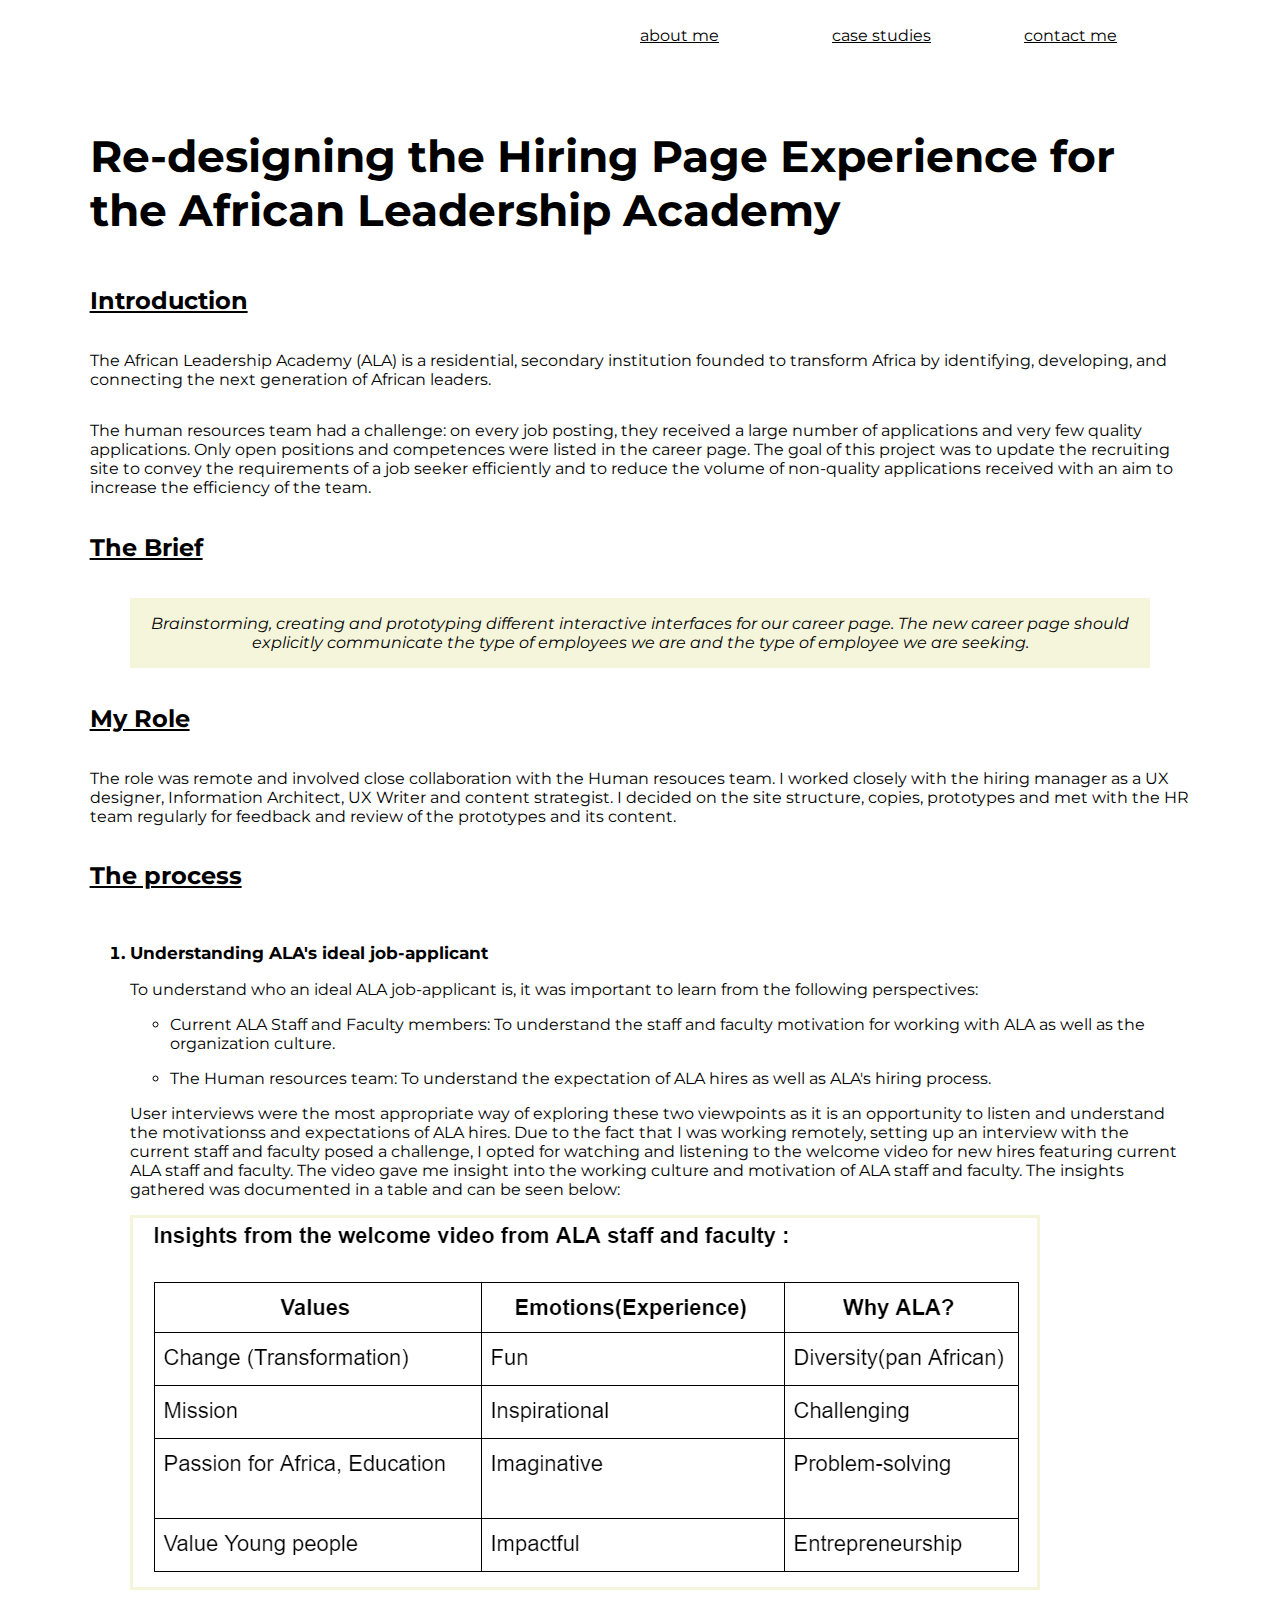
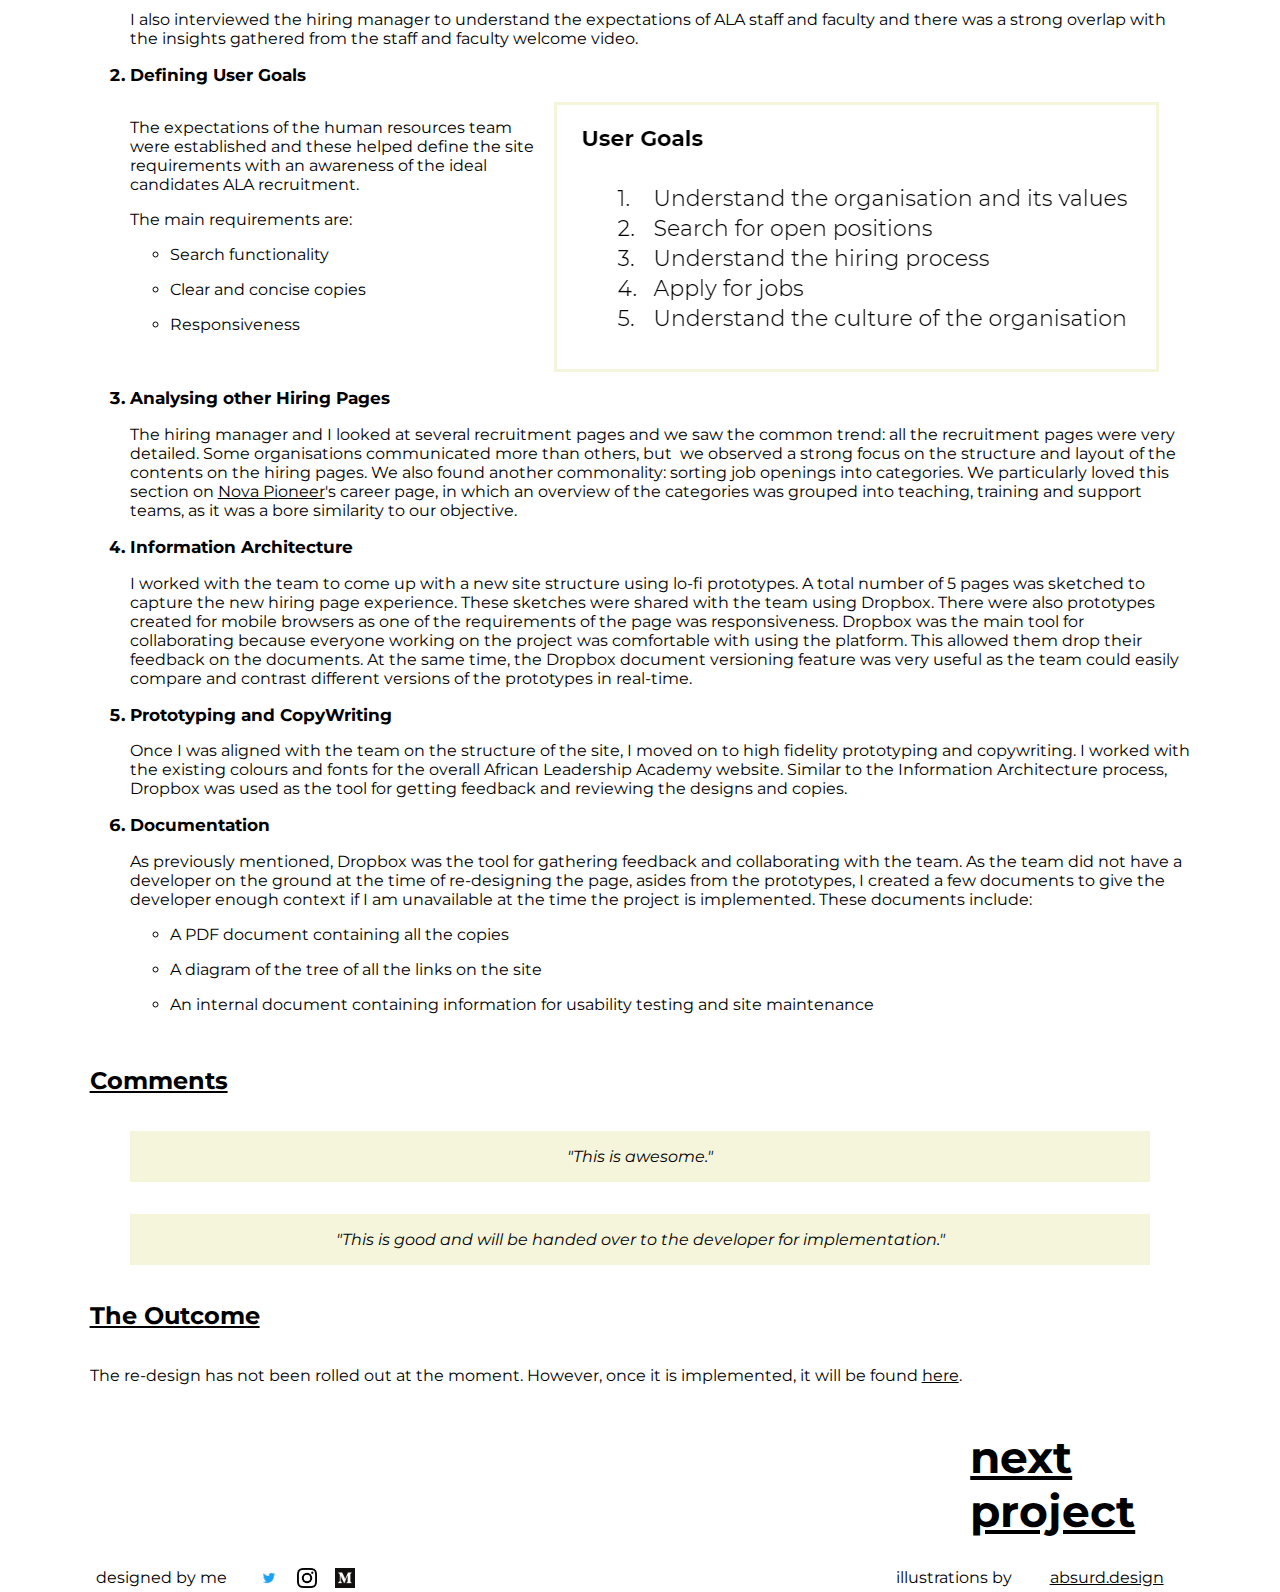
==== html/ala.html @ d69292fa "Changes to image border" ====
<!DOCTYPE html>
<html>
    <head>
        <meta charset="utf-8"/>
        <title>Designing ALA's Hiring Page Experience</title>
        <link href="../css/case-studies.css" rel = "stylesheet"  />
        <link href="https://fonts.googleapis.com/css?family=Montserrat|Open+Sans&display=swap" rel="stylesheet">
    </head>
    <body>
        <nav class="topnav">
            <a href="../index.html">about me</a>
            <a href="../html/case-studies.html">case studies</a>
            <a href="../html/contact-me.html">contact me</a>
        </nav>
        <article>
            <h1>Re-designing the Hiring Page Experience for the African Leadership Academy</h1> 
            <h2>Introduction</h2>
            <p>The African Leadership Academy (ALA) is a residential, secondary institution founded to transform Africa by identifying, developing, and connecting the next generation of African leaders.</p>            
            <p>The human resources team had a challenge: on every job posting, they received a large number of applications and very few quality applications. Only open positions and competences were listed in the career page. The goal of this project was to update the recruiting site to convey the requirements of a job seeker efficiently and to reduce the volume of non-quality applications received with an aim to increase the efficiency of the team.</p>
            <h2>The Brief</h2>  
            <blockquote>
                <p><dfn>Brainstorming, creating and prototyping different interactive interfaces for our career page. The new career page should explicitly communicate the type of employees we are and the type of employee we are seeking.</dfn></p>
            </blockquote>
            <h2>My Role</h2>
            <p>The role was remote and involved close collaboration with the Human resouces team. I worked closely with the hiring manager as a UX designer, Information Architect, UX Writer and content strategist. I decided on the site structure, copies, prototypes and met with the HR team regularly for feedback and review of the prototypes and its content.</p>
            <h2>The process</h2>
                <ol>
                    <h3><li>Understanding ALA's ideal job-applicant</li></h3>
                        <p>To understand who an ideal ALA job-applicant is, it was important to learn from the following perspectives:</p>
                        <ul>
                            <li><p>Current ALA Staff and Faculty members: To understand the staff and faculty motivation for working with ALA as well as the organization culture.</p></li>
                            <li><p>The Human resources team: To understand the expectation of ALA hires as well as ALA's hiring process.</p></li>
                        </ul>
                        <p>User interviews were the most appropriate way of exploring these two viewpoints as it is an opportunity to listen and understand the motivationss and expectations of ALA hires. Due to the fact that I was working remotely, setting up an interview with the current staff and faculty posed a challenge, I opted for watching and listening to the welcome video for new hires featuring current ALA staff and faculty. The video gave me insight into the working culture and motivation of ALA staff and faculty. The insights gathered was documented in a table and can be seen below:</p>
                        <img src="../img/ideal.PNG" alt="table showing insights from the video">
                        <p>I also interviewed the hiring manager to understand the expectations of ALA staff and faculty and there was a strong overlap with the insights gathered from the staff and faculty welcome video.</p>
                    <h3><li>Defining User Goals</li></h3>
                        <div class="goals">
                            <div>
                                <p>The expectations of the human resources team were established and these helped define the site requirements with an awareness of the ideal candidates ALA recruitment.</p>
                                <p>The main requirements are:</p>
                                <ul>
                                    <li><p>Search functionality</p></li>
                                    <li><p>Clear and concise copies</p></li>
                                    <li><p>Responsiveness</p></li>
                                </ul>
                            </div>
                            <img src="../img/goals.PNG" alt="list of user goals">
                        </div>
                    <h3><li>Analysing other Hiring Pages</li></h3>
                        <p>The hiring manager and I looked at several recruitment pages and we saw the common trend: all the recruitment pages were very detailed. Some organisations communicated more than others, but  we observed a strong focus on the structure and layout of the contents on the hiring pages. We also found another commonality: sorting job openings into categories. We particularly loved this section on <a href="https://www.novapioneer.com/careers/">Nova Pioneer</a>'s career page, in which an overview of the categories was grouped into teaching, training and support teams, as it was a bore similarity to our objective.</p>
                    <h3><li>Information Architecture</li></h3>
                        <p>I worked with the team to come up with a new site structure using lo-fi prototypes. A total number of 5 pages was sketched to capture the new hiring page experience. These sketches were shared with the team using Dropbox. There were also prototypes created for mobile browsers as one of the requirements of the page was responsiveness. Dropbox was the main tool for collaborating because everyone working on the project was comfortable with using the platform. This allowed them drop their feedback on the documents. At the same time, the Dropbox document versioning feature was very useful as the team could easily compare and contrast different versions of the prototypes in real-time.</p>
                    <h3><li>Prototyping and CopyWriting</li></h3>
                        <p>Once I was aligned with the team on the structure of the site, I moved on to high fidelity prototyping and copywriting. I worked with the existing colours and fonts for the overall African Leadership Academy website. Similar to the Information Architecture process, Dropbox was used as the tool for getting feedback and reviewing the designs and copies.</p>
                    <h3><li>Documentation</li></h3>
                        <p>As previously mentioned, Dropbox was the tool for gathering feedback and collaborating with the team. As the team did not have a developer on the ground at the time of re-designing the page, asides from the prototypes, I created a few documents to give the developer enough context if I am unavailable at the time the project is implemented. These documents include: </p>
                        <ul>
                            <li><p>A PDF document containing all the copies</p></li>
                            <li><p>A diagram of the tree of all the links on the site</p></li>
                            <li><p>An internal document containing information for usability testing and site maintenance</p></li>
                        </ul>
                </ol>
            <h2>Comments</h2>
            <blockquote>
                <p><dfn>"This is awesome."</dfn></p>
            </blockquote>
            <blockquote>
                <p><dfn>"This is good and will be handed over to the developer for implementation."</dfn></p>
            </blockquote>
            <h2>The Outcome</h2>
            <p>The re-design has not been rolled out at the moment. However, once it is implemented, it will be found <a href="http://www.africanleadershipacademy.org/get-involved/join-our-team/" target="_blank">here</a>.</p>
            <h1 class="next"><a href="./rebrand.html">next project</a></h1>
        </article>
        <footer id="footer">
            <div class="socials-citation" id="socials-citation">
                <p>designed by me</p>
                <div id="socials">
                   <a href ="https://twitter.com/Ibethia_cyn" target="_blank"><img src="../img/bird.png" alt="twitter-logo"></a>
                   <a href ="https://www.instagram.com/codeandsmile/" target="_blank"><img src="../img/ig.png" alt="instagram-logo"></a>
                   <a href = "https://medium.com/@eakpan15" target="_blank"><img src="../img/medium.png" alt="medium-logo"></a>
                </div>
            </div>
            <div class="socials-citation" id="illustrations">
                <p class=>illustrations by</p>
                <a href="https://absurd.design/" target="_blank">absurd.design</a>
            </div>
        </footer>
    </body>
</html>
---- css/case-studies.css ----
html{
    margin: 0;
    padding: 0;
    width: 100%;
    box-sizing: border-box;
    /*font-family: 'Open Sans', sans-serif;*/
    font-family: 'Montserrat', sans-serif;
}

body{
    margin: 0;
    padding: 0;
    display: grid;
    grid-template-columns: auto;
}

.topnav{
    margin: 0;
    padding: 0;
    display: grid;
    grid-template-columns: 30% 30% 30%;
    margin-top: 2%;
    height: 3em;
    margin-left: 50%;
    margin-bottom: 2%;
    box-sizing: content-box;
}

.topnav a:link{
    color: #000000;
    font-size: 16px;
    text-transform: none;
    font-weight: 400;    
}

#descriptor{
    display: grid;
    grid-template-columns: 50% 50%;
    box-sizing: border-box;
    margin-bottom: 5%;
}

#descriptor img{
    border-radius: 50%;
    margin-left: 15%;
    width: 65%;
    margin-top: -2%;
}

h1{
    font-size: 2.75em;
}

p{
    font-size: 1.5em;
}

a{
    color: #000000;
}

a:hover{
    text-decoration: wavy underline #000000;
    padding-bottom: 0.3em;;
}

footer{
    display: grid;
    grid-template-columns: 50% 50%;
}

#socials-citation{
    margin-left: 15%;
    display: grid;
    grid-template-columns: 30% 70% ;
}

#socials-citation img{
    width: 20px;
}

.socials-citation p{
    font-size: 1em; 
    font-weight: 400;
    margin: 0;
}

#socials{
    display: grid;
    grid-template-columns: 10% 10% 10%;
}

#illustrations{
    display: grid;
    grid-template-columns: 40% 40%;
    margin-left: 40%;
}

#projects{
    margin-bottom: 5%;
    display: grid;
    grid-template-columns: 30% 30% 30%;
}

.skill p{
    font-size: 1em;
    font-weight: 400;
    margin: 0;
}

.projects{
    margin-left: 25%;
    display: block;
}

article{
    margin-left: 7%;
    margin-right: 7%;
    display: grid;
}

blockquote{
    background-color: beige;
    text-align: center;
}

article p{
    font-size: 1em;
}

h2{
    font-size: 1.5em;
    text-decoration: underline;
}

h3{
    font-size: 1.05em;
}

.next{
    margin-left: 80%;
}

.prev{
    display: grid;
    grid-template-columns: 20% 80%;
}

.goals{
    display: grid;
    grid-template-columns: 40% 57%;
}

article img{
    border: 3px solid beige;
}
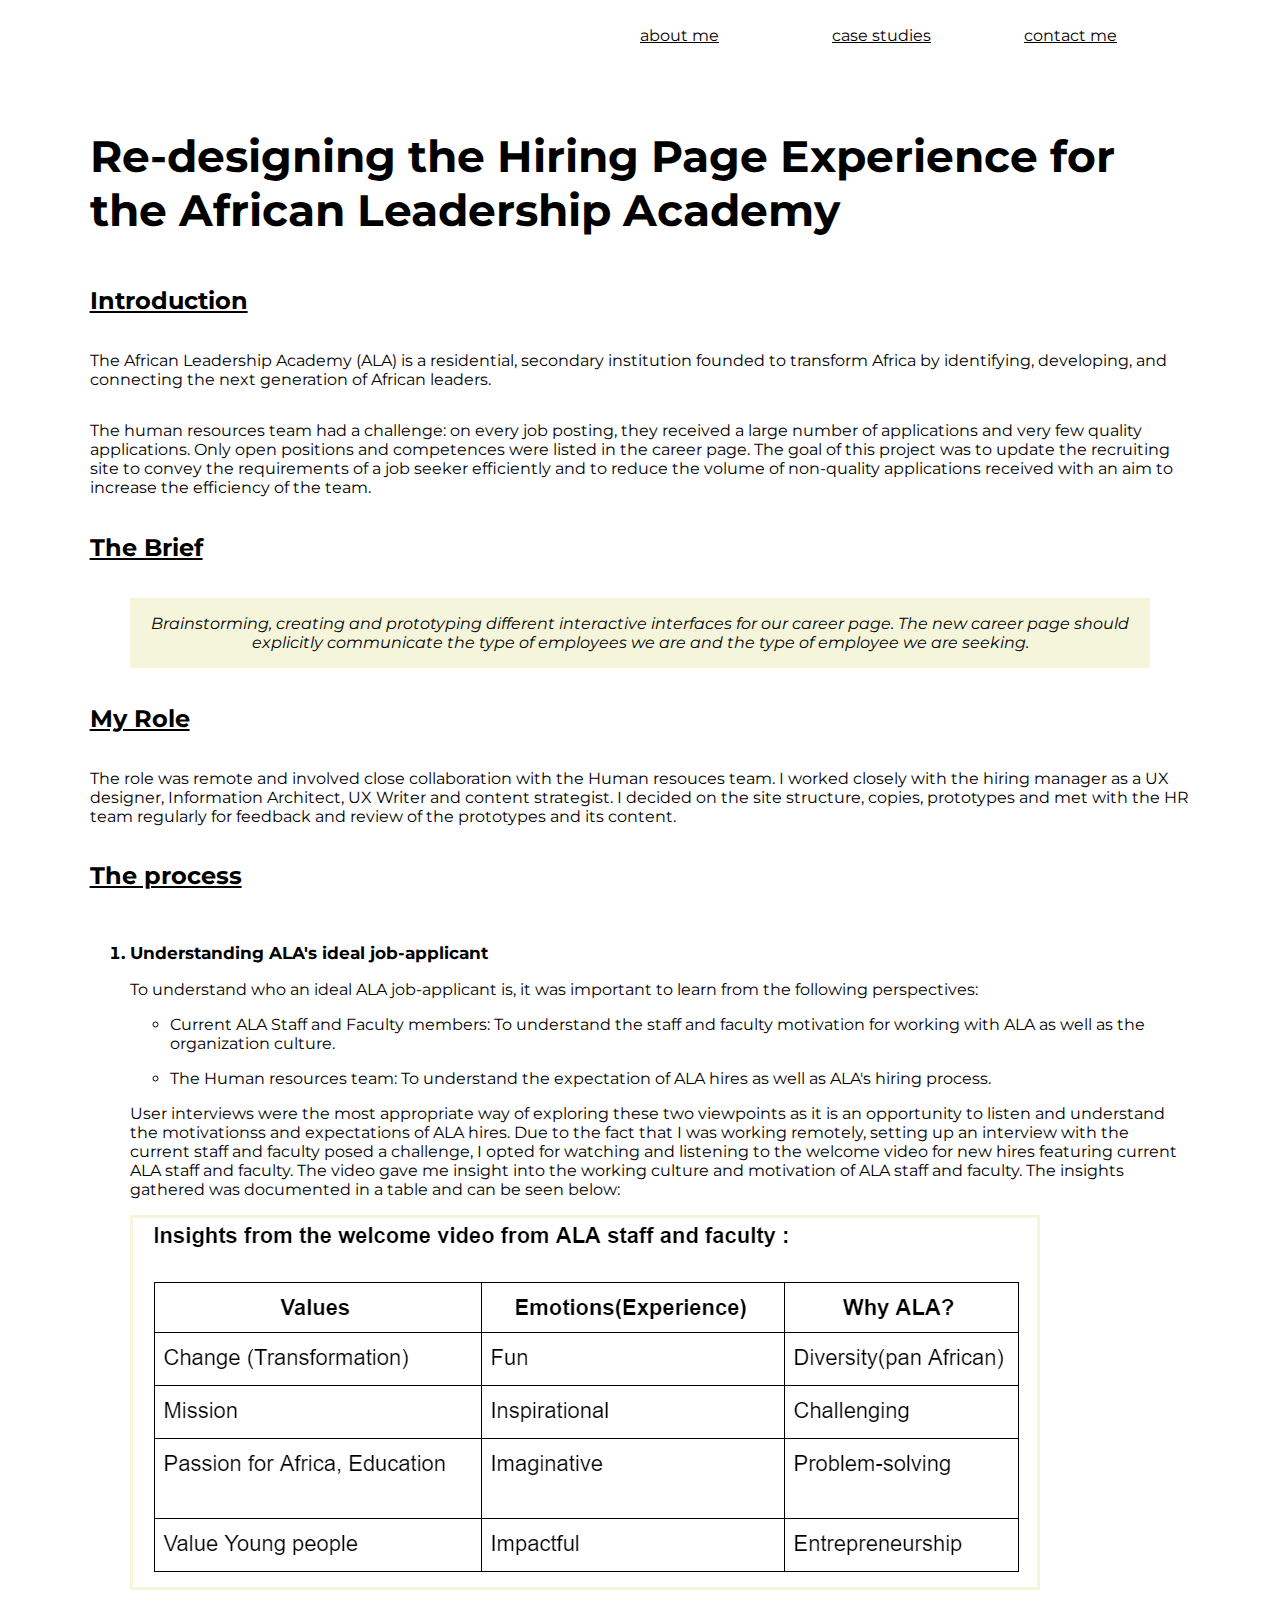
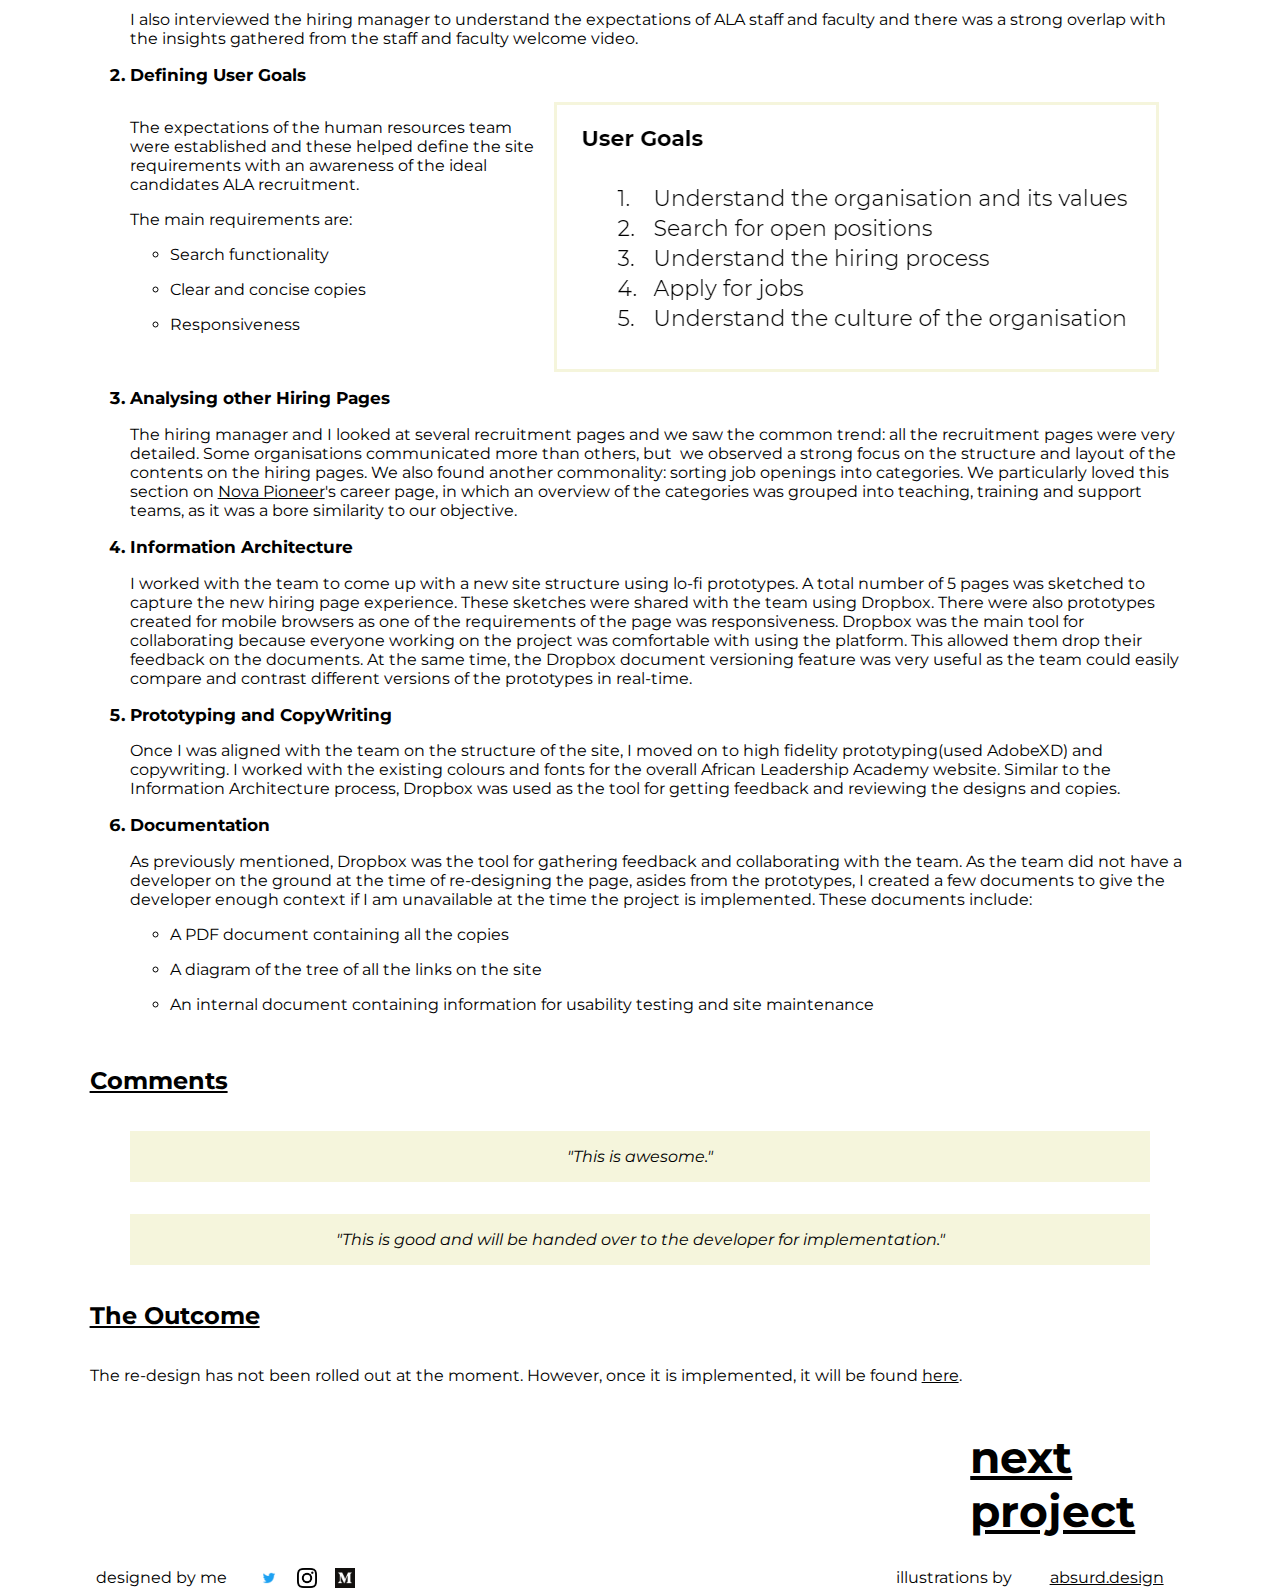
==== commit 3a221d16: "included info on tool for project" ====
--- a/html/ala.html
+++ b/html/ala.html
@@ -52,7 +52,7 @@
                     <h3><li>Information Architecture</li></h3>
                         <p>I worked with the team to come up with a new site structure using lo-fi prototypes. A total number of 5 pages was sketched to capture the new hiring page experience. These sketches were shared with the team using Dropbox. There were also prototypes created for mobile browsers as one of the requirements of the page was responsiveness. Dropbox was the main tool for collaborating because everyone working on the project was comfortable with using the platform. This allowed them drop their feedback on the documents. At the same time, the Dropbox document versioning feature was very useful as the team could easily compare and contrast different versions of the prototypes in real-time.</p>
                     <h3><li>Prototyping and CopyWriting</li></h3>
-                        <p>Once I was aligned with the team on the structure of the site, I moved on to high fidelity prototyping and copywriting. I worked with the existing colours and fonts for the overall African Leadership Academy website. Similar to the Information Architecture process, Dropbox was used as the tool for getting feedback and reviewing the designs and copies.</p>
+                        <p>Once I was aligned with the team on the structure of the site, I moved on to high fidelity prototyping(used AdobeXD) and copywriting. I worked with the existing colours and fonts for the overall African Leadership Academy website. Similar to the Information Architecture process, Dropbox was used as the tool for getting feedback and reviewing the designs and copies.</p>
                     <h3><li>Documentation</li></h3>
                         <p>As previously mentioned, Dropbox was the tool for gathering feedback and collaborating with the team. As the team did not have a developer on the ground at the time of re-designing the page, asides from the prototypes, I created a few documents to give the developer enough context if I am unavailable at the time the project is implemented. These documents include: </p>
                         <ul>
--- a/css/case-studies.css
+++ b/css/case-studies.css
@@ -3,7 +3,6 @@
     padding: 0;
     width: 100%;
     box-sizing: border-box;
-    /*font-family: 'Open Sans', sans-serif;*/
     font-family: 'Montserrat', sans-serif;
 }
 
@@ -45,6 +44,7 @@
     margin-left: 15%;
     width: 65%;
     margin-top: -2%;
+    height: auto;
 }
 
 h1{
@@ -77,6 +77,7 @@
 
 #socials-citation img{
     width: 20px;
+    height: auto;
 }
 
 .socials-citation p{
@@ -110,7 +111,10 @@
 
 .projects{
     margin-left: 25%;
-    display: block;
+    display: grid;
+    grid-template-rows: 60% 40%;
+    grid-gap: 10%;
+    height: auto;
 }
 
 article{
@@ -151,6 +155,38 @@
     grid-template-columns: 40% 57%;
 }
 
+.gols{
+    display: grid;
+    grid-template-columns: 75% 20%;
+    column-gap: 3%;
+}
+
+.gols img{
+    height: 189px;
+}
 article img{
     border: 3px solid beige;
+}
+
+.info{
+    display: grid;
+    grid-gap: 5em;
+    grid-template-columns: 40% 40%;
+    margin-bottom: 5%;
+}
+
+.info img{
+    height: 200px;
+    width: 80%;
+}
+
+.designs{
+    display: grid;
+    grid-gap: 5em;
+    grid-template-columns: 40% 40%;
+}
+
+.designs img{
+    height: 750px;
+    width: 100%;
 }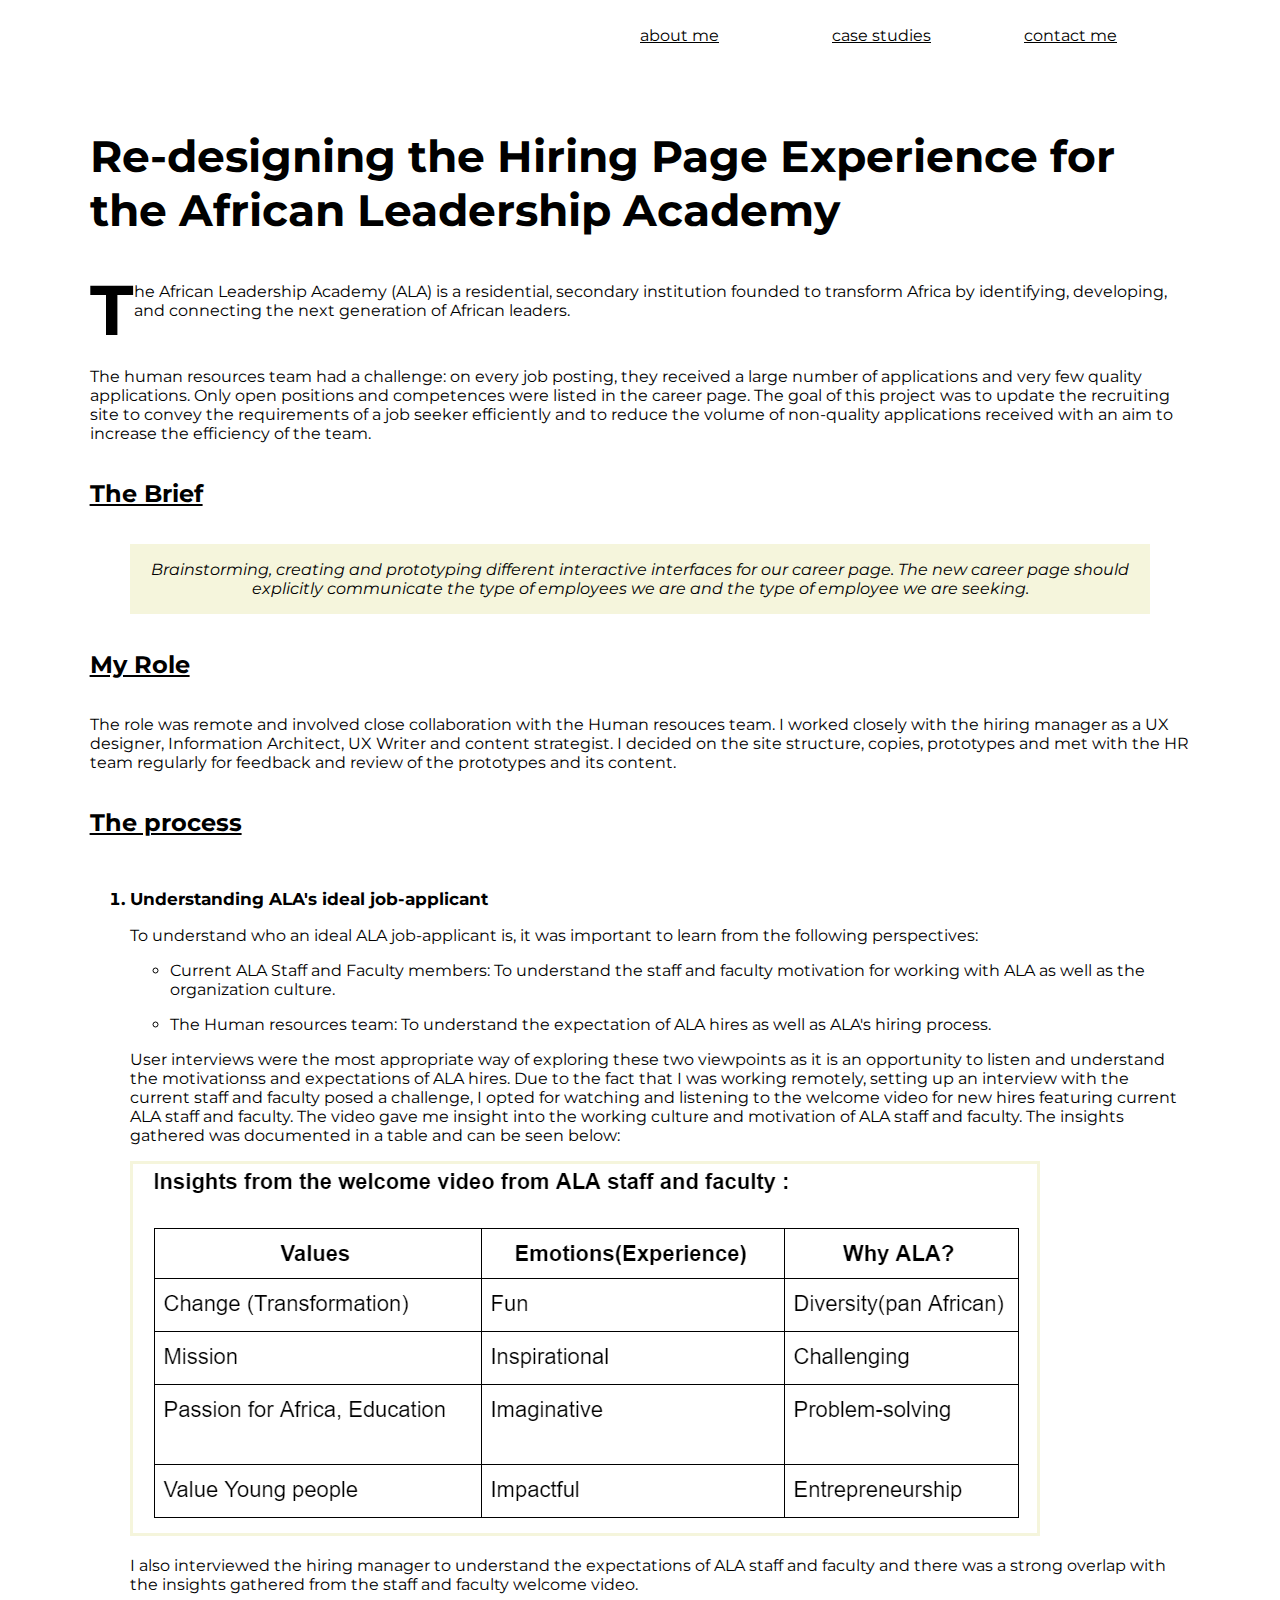
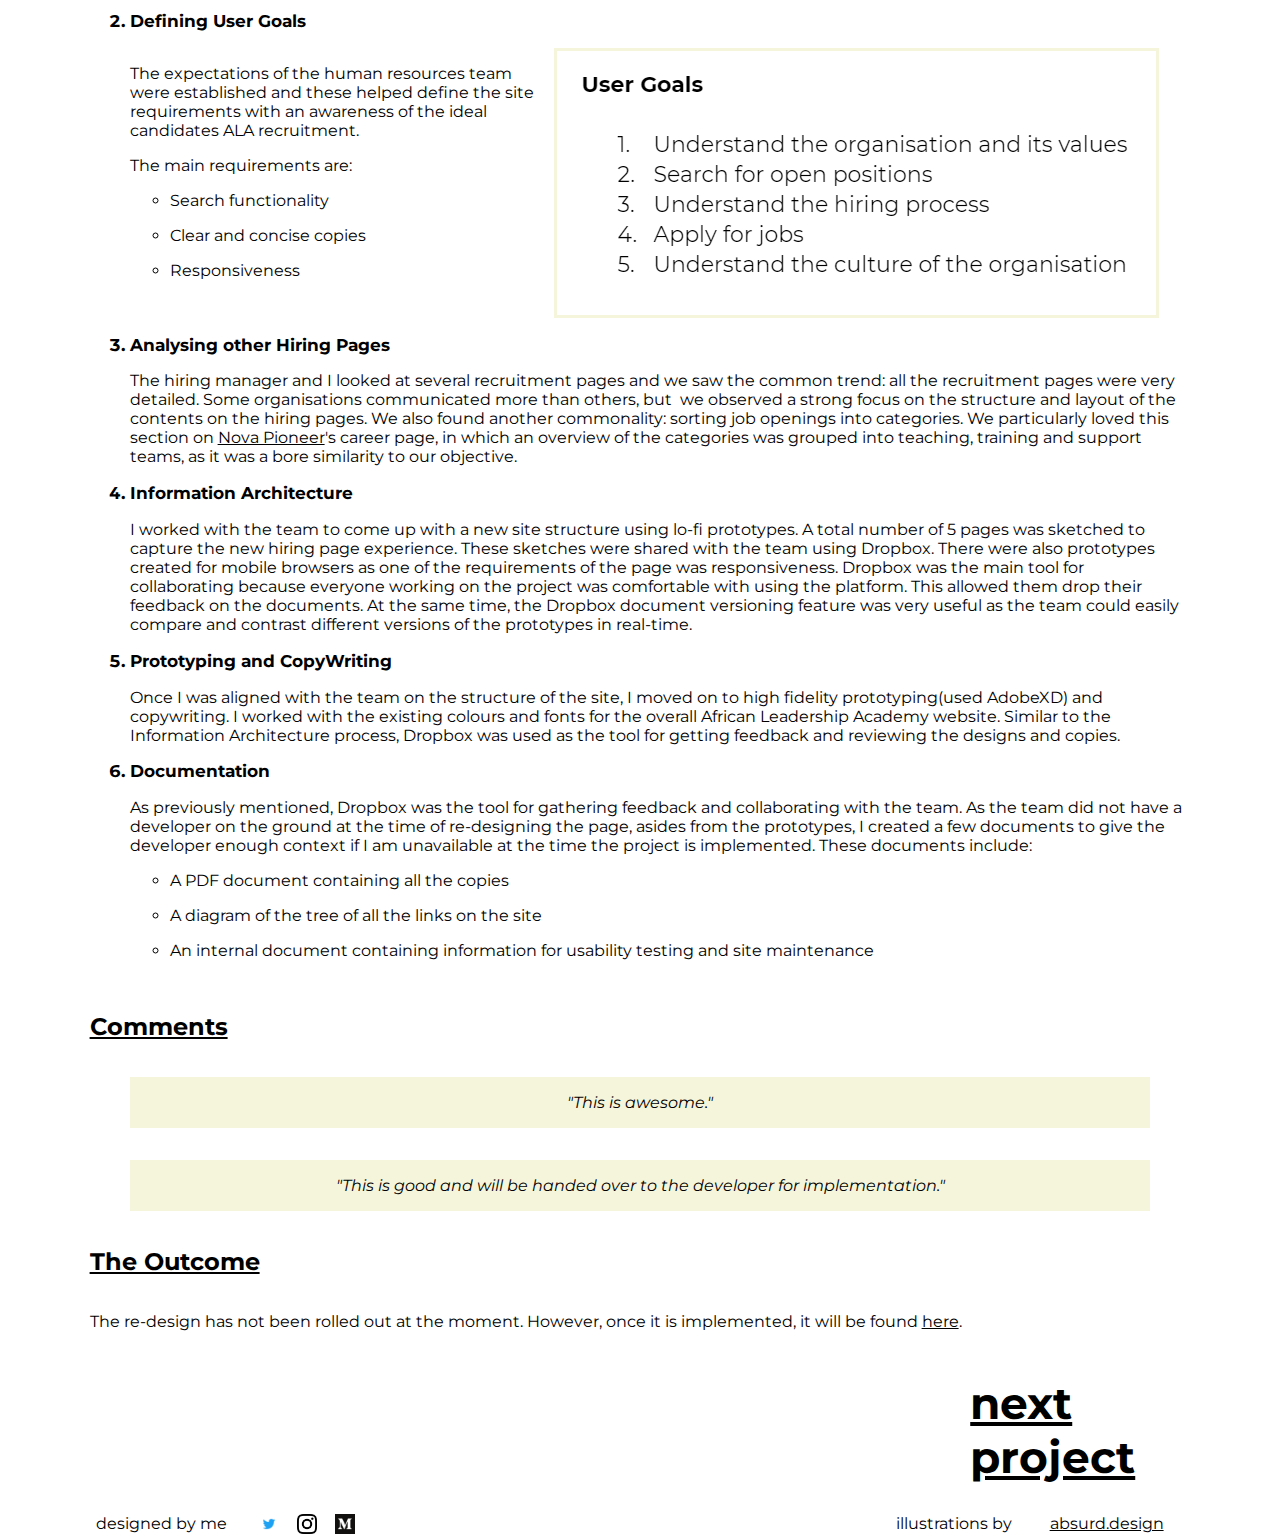
==== commit b27cccec: "little changes" ====
--- a/html/ala.html
+++ b/html/ala.html
@@ -14,8 +14,7 @@
         </nav>
         <article>
             <h1>Re-designing the Hiring Page Experience for the African Leadership Academy</h1> 
-            <h2>Introduction</h2>
-            <p>The African Leadership Academy (ALA) is a residential, secondary institution founded to transform Africa by identifying, developing, and connecting the next generation of African leaders.</p>            
+            <p class="sub">The African Leadership Academy (ALA) is a residential, secondary institution founded to transform Africa by identifying, developing, and connecting the next generation of African leaders.</p>            
             <p>The human resources team had a challenge: on every job posting, they received a large number of applications and very few quality applications. Only open positions and competences were listed in the career page. The goal of this project was to update the recruiting site to convey the requirements of a job seeker efficiently and to reduce the volume of non-quality applications received with an aim to increase the efficiency of the team.</p>
             <h2>The Brief</h2>  
             <blockquote>
--- a/css/case-studies.css
+++ b/css/case-studies.css
@@ -189,4 +189,10 @@
 .designs img{
     height: 750px;
     width: 100%;
+}
+
+.sub::first-letter{
+    font-weight: bold;
+    initial-letter: 3;
+    font-size: 4rem;
 }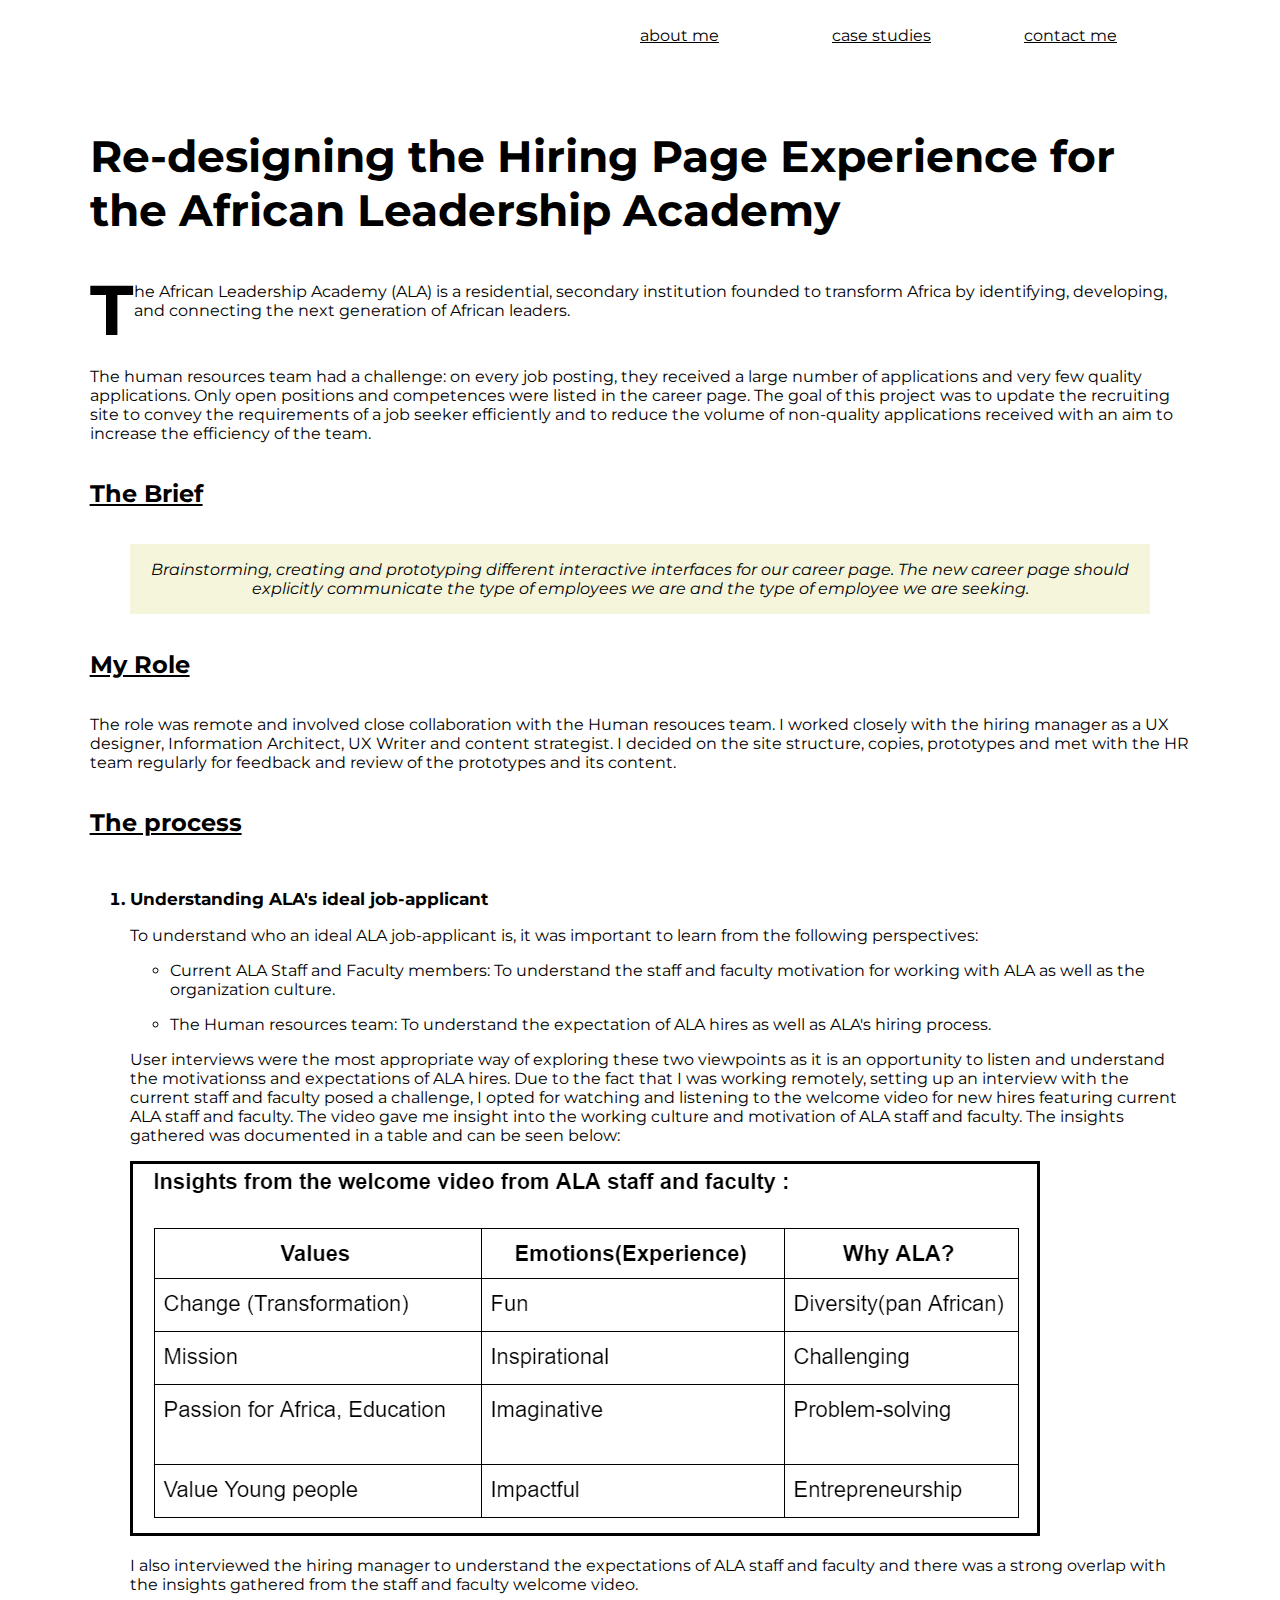
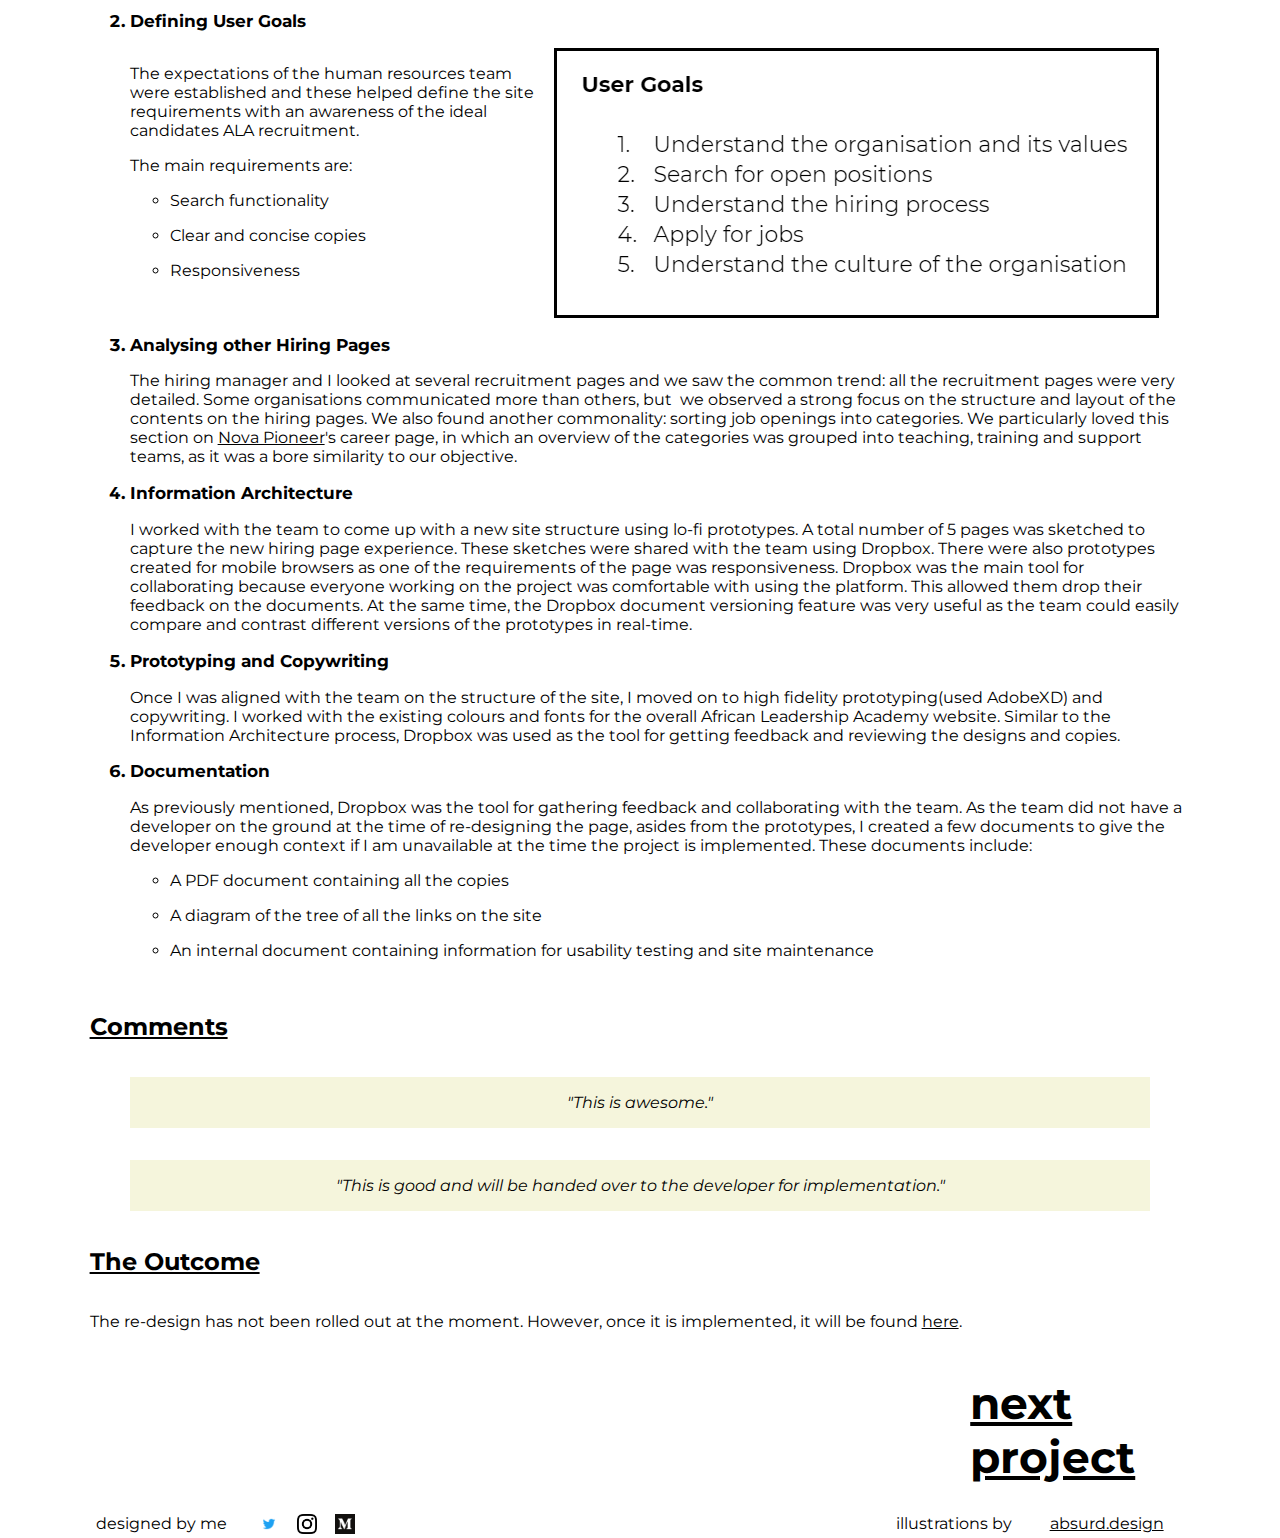
==== commit ef488c8c: "minor change" ====
--- a/html/ala.html
+++ b/html/ala.html
@@ -50,7 +50,7 @@
                         <p>The hiring manager and I looked at several recruitment pages and we saw the common trend: all the recruitment pages were very detailed. Some organisations communicated more than others, but  we observed a strong focus on the structure and layout of the contents on the hiring pages. We also found another commonality: sorting job openings into categories. We particularly loved this section on <a href="https://www.novapioneer.com/careers/">Nova Pioneer</a>'s career page, in which an overview of the categories was grouped into teaching, training and support teams, as it was a bore similarity to our objective.</p>
                     <h3><li>Information Architecture</li></h3>
                         <p>I worked with the team to come up with a new site structure using lo-fi prototypes. A total number of 5 pages was sketched to capture the new hiring page experience. These sketches were shared with the team using Dropbox. There were also prototypes created for mobile browsers as one of the requirements of the page was responsiveness. Dropbox was the main tool for collaborating because everyone working on the project was comfortable with using the platform. This allowed them drop their feedback on the documents. At the same time, the Dropbox document versioning feature was very useful as the team could easily compare and contrast different versions of the prototypes in real-time.</p>
-                    <h3><li>Prototyping and CopyWriting</li></h3>
+                    <h3><li>Prototyping and Copywriting</li></h3>
                         <p>Once I was aligned with the team on the structure of the site, I moved on to high fidelity prototyping(used AdobeXD) and copywriting. I worked with the existing colours and fonts for the overall African Leadership Academy website. Similar to the Information Architecture process, Dropbox was used as the tool for getting feedback and reviewing the designs and copies.</p>
                     <h3><li>Documentation</li></h3>
                         <p>As previously mentioned, Dropbox was the tool for gathering feedback and collaborating with the team. As the team did not have a developer on the ground at the time of re-designing the page, asides from the prototypes, I created a few documents to give the developer enough context if I am unavailable at the time the project is implemented. These documents include: </p>
--- a/css/case-studies.css
+++ b/css/case-studies.css
@@ -61,7 +61,7 @@
 
 a:hover{
     text-decoration: wavy underline #000000;
-    padding-bottom: 0.3em;;
+    padding-bottom: 0.3em;
 }
 
 footer{
@@ -164,8 +164,9 @@
 .gols img{
     height: 189px;
 }
+
 article img{
-    border: 3px solid beige;
+    border: 3px solid black;
 }
 
 .info{
@@ -195,4 +196,19 @@
     font-weight: bold;
     initial-letter: 3;
     font-size: 4rem;
+}
+
+.experience{
+    display: grid;
+    grid-template-columns: 30% 30% 30%;
+    grid-template-rows: auto auto;
+    grid-gap: 2%;
+}
+
+.experience img{
+    width: 80%;
+}
+
+.experience p{
+    padding-right: 9%;
 }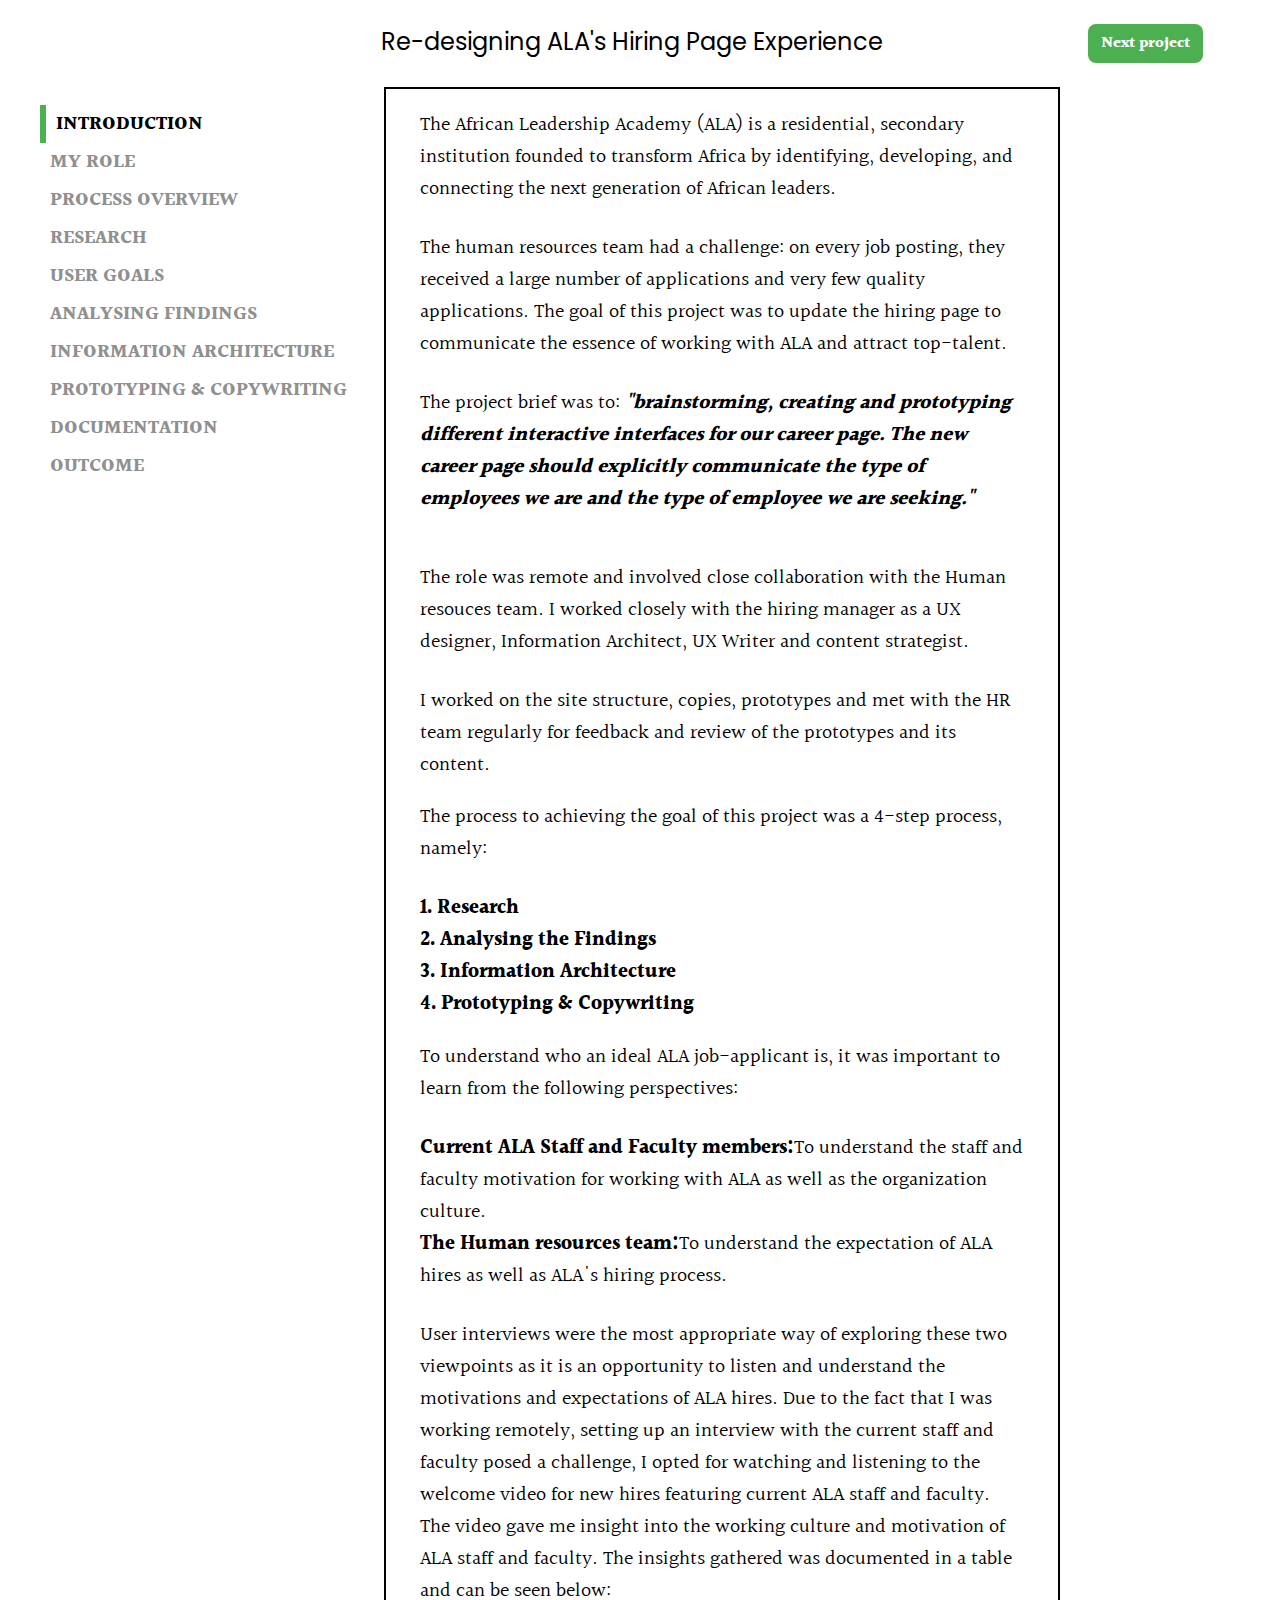
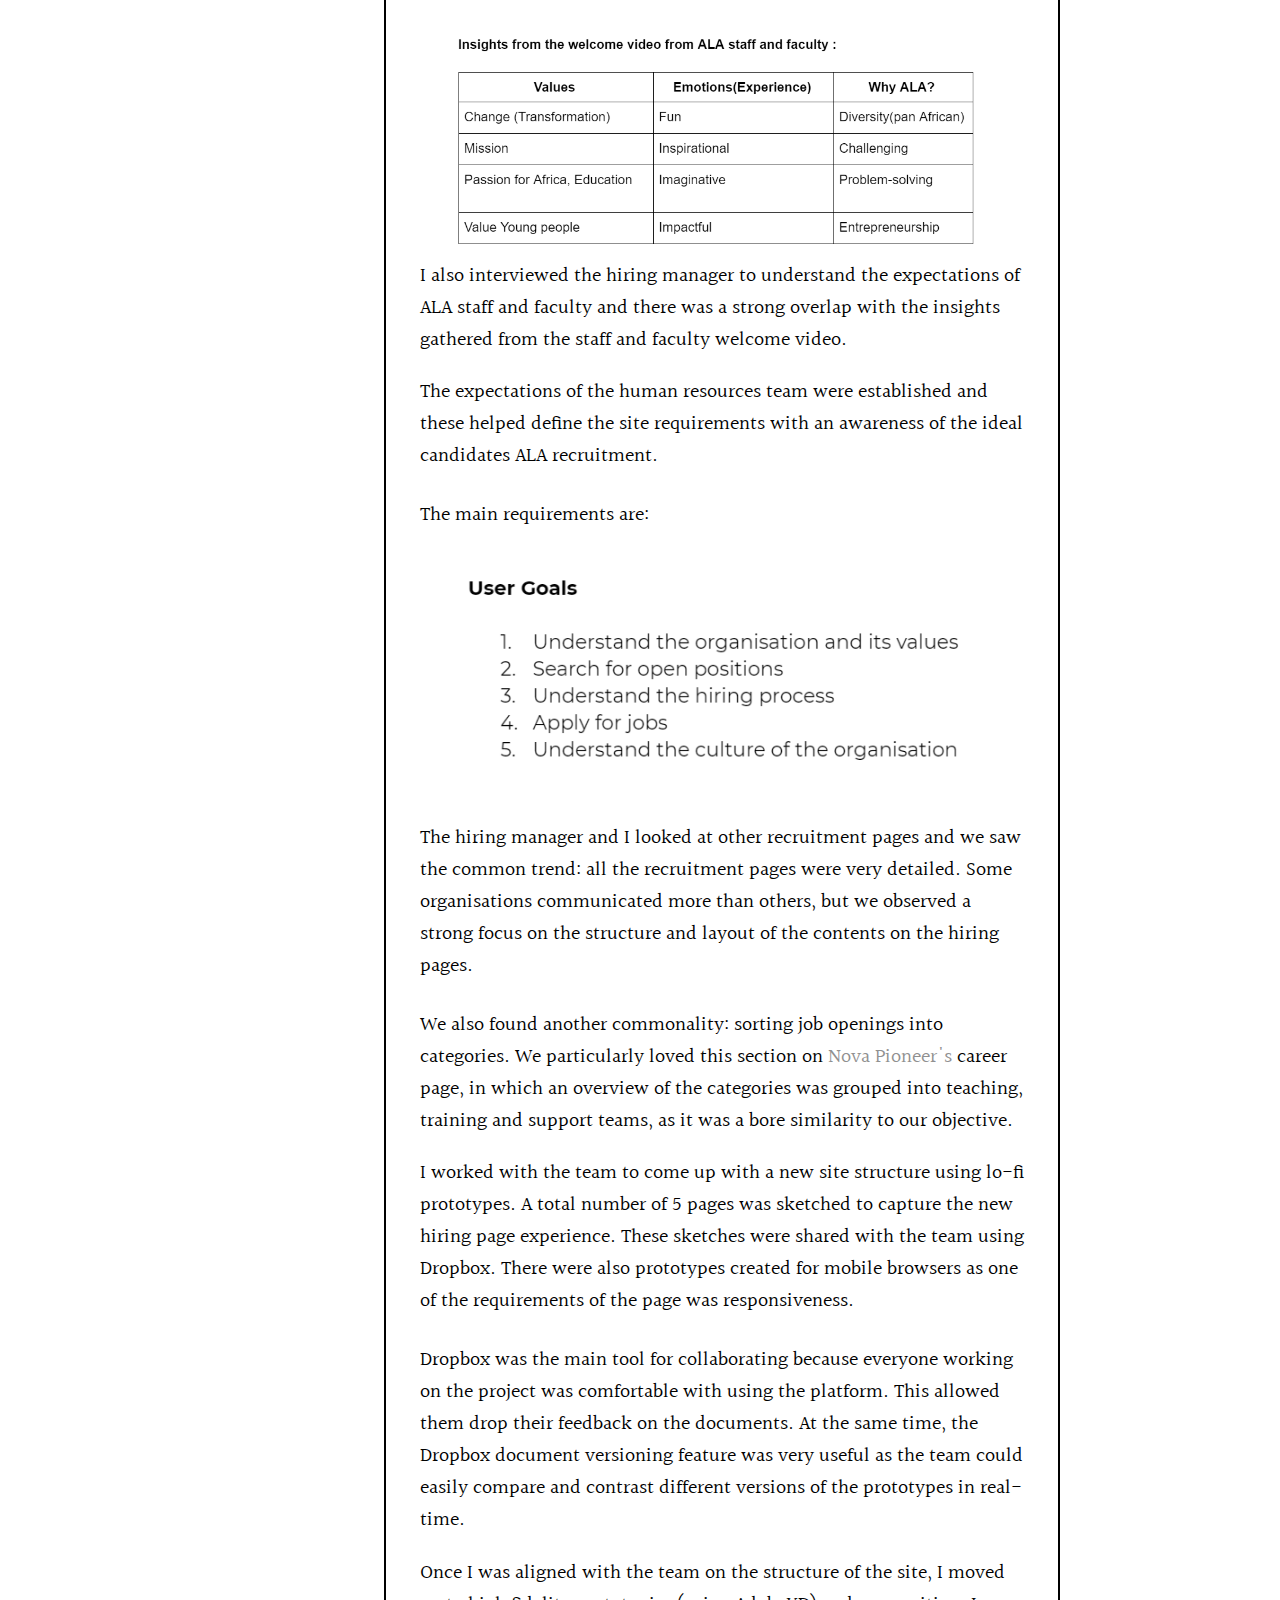
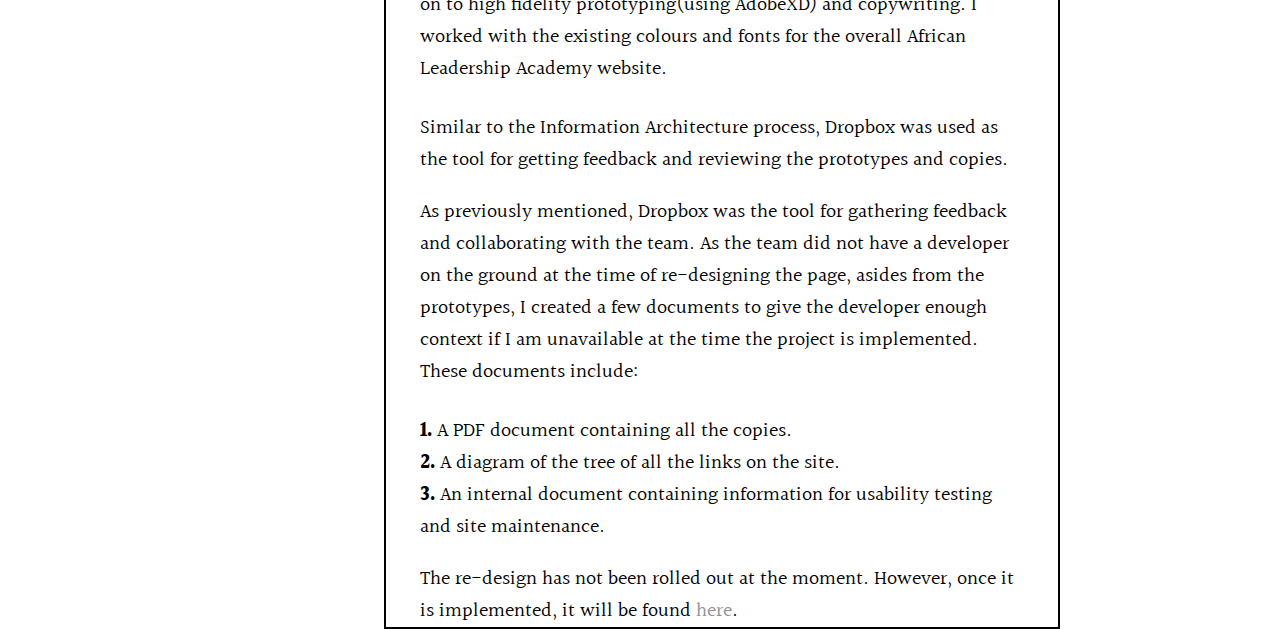
==== commit 62de962e: "Portfolio revamp" ====
--- a/html/ala.html
+++ b/html/ala.html
@@ -2,88 +2,122 @@
 <html>
     <head>
         <meta charset="utf-8"/>
-        <title>Designing ALA's Hiring Page Experience</title>
-        <link href="../css/case-studies.css" rel = "stylesheet"  />
-        <link href="https://fonts.googleapis.com/css?family=Montserrat|Open+Sans&display=swap" rel="stylesheet">
+        <meta name="viewport" content="width=device-width, initial-scale=1.0">
+        <title>ALA Hiring Page</title>
+        <link href="https://fonts.googleapis.com/css2?family=Poppins:wght@600&display=swap" rel="stylesheet">
+        <link href="https://fonts.googleapis.com/css2?family=Halant&display=swap" rel="stylesheet">
+        <link rel="stylesheet" type="text/css" href="../css/case.css">
     </head>
     <body>
-        <nav class="topnav">
-            <a href="../index.html">about me</a>
-            <a href="../html/case-studies.html">case studies</a>
-            <a href="../html/contact-me.html">contact me</a>
-        </nav>
-        <article>
-            <h1>Re-designing the Hiring Page Experience for the African Leadership Academy</h1> 
-            <p class="sub">The African Leadership Academy (ALA) is a residential, secondary institution founded to transform Africa by identifying, developing, and connecting the next generation of African leaders.</p>            
-            <p>The human resources team had a challenge: on every job posting, they received a large number of applications and very few quality applications. Only open positions and competences were listed in the career page. The goal of this project was to update the recruiting site to convey the requirements of a job seeker efficiently and to reduce the volume of non-quality applications received with an aim to increase the efficiency of the team.</p>
-            <h2>The Brief</h2>  
-            <blockquote>
-                <p><dfn>Brainstorming, creating and prototyping different interactive interfaces for our career page. The new career page should explicitly communicate the type of employees we are and the type of employee we are seeking.</dfn></p>
-            </blockquote>
-            <h2>My Role</h2>
-            <p>The role was remote and involved close collaboration with the Human resouces team. I worked closely with the hiring manager as a UX designer, Information Architect, UX Writer and content strategist. I decided on the site structure, copies, prototypes and met with the HR team regularly for feedback and review of the prototypes and its content.</p>
-            <h2>The process</h2>
-                <ol>
-                    <h3><li>Understanding ALA's ideal job-applicant</li></h3>
-                        <p>To understand who an ideal ALA job-applicant is, it was important to learn from the following perspectives:</p>
-                        <ul>
-                            <li><p>Current ALA Staff and Faculty members: To understand the staff and faculty motivation for working with ALA as well as the organization culture.</p></li>
-                            <li><p>The Human resources team: To understand the expectation of ALA hires as well as ALA's hiring process.</p></li>
-                        </ul>
-                        <p>User interviews were the most appropriate way of exploring these two viewpoints as it is an opportunity to listen and understand the motivationss and expectations of ALA hires. Due to the fact that I was working remotely, setting up an interview with the current staff and faculty posed a challenge, I opted for watching and listening to the welcome video for new hires featuring current ALA staff and faculty. The video gave me insight into the working culture and motivation of ALA staff and faculty. The insights gathered was documented in a table and can be seen below:</p>
-                        <img src="../img/ideal.PNG" alt="table showing insights from the video">
-                        <p>I also interviewed the hiring manager to understand the expectations of ALA staff and faculty and there was a strong overlap with the insights gathered from the staff and faculty welcome video.</p>
-                    <h3><li>Defining User Goals</li></h3>
-                        <div class="goals">
-                            <div>
-                                <p>The expectations of the human resources team were established and these helped define the site requirements with an awareness of the ideal candidates ALA recruitment.</p>
-                                <p>The main requirements are:</p>
-                                <ul>
-                                    <li><p>Search functionality</p></li>
-                                    <li><p>Clear and concise copies</p></li>
-                                    <li><p>Responsiveness</p></li>
-                                </ul>
-                            </div>
-                            <img src="../img/goals.PNG" alt="list of user goals">
-                        </div>
-                    <h3><li>Analysing other Hiring Pages</li></h3>
-                        <p>The hiring manager and I looked at several recruitment pages and we saw the common trend: all the recruitment pages were very detailed. Some organisations communicated more than others, but  we observed a strong focus on the structure and layout of the contents on the hiring pages. We also found another commonality: sorting job openings into categories. We particularly loved this section on <a href="https://www.novapioneer.com/careers/">Nova Pioneer</a>'s career page, in which an overview of the categories was grouped into teaching, training and support teams, as it was a bore similarity to our objective.</p>
-                    <h3><li>Information Architecture</li></h3>
-                        <p>I worked with the team to come up with a new site structure using lo-fi prototypes. A total number of 5 pages was sketched to capture the new hiring page experience. These sketches were shared with the team using Dropbox. There were also prototypes created for mobile browsers as one of the requirements of the page was responsiveness. Dropbox was the main tool for collaborating because everyone working on the project was comfortable with using the platform. This allowed them drop their feedback on the documents. At the same time, the Dropbox document versioning feature was very useful as the team could easily compare and contrast different versions of the prototypes in real-time.</p>
-                    <h3><li>Prototyping and Copywriting</li></h3>
-                        <p>Once I was aligned with the team on the structure of the site, I moved on to high fidelity prototyping(used AdobeXD) and copywriting. I worked with the existing colours and fonts for the overall African Leadership Academy website. Similar to the Information Architecture process, Dropbox was used as the tool for getting feedback and reviewing the designs and copies.</p>
-                    <h3><li>Documentation</li></h3>
-                        <p>As previously mentioned, Dropbox was the tool for gathering feedback and collaborating with the team. As the team did not have a developer on the ground at the time of re-designing the page, asides from the prototypes, I created a few documents to give the developer enough context if I am unavailable at the time the project is implemented. These documents include: </p>
-                        <ul>
-                            <li><p>A PDF document containing all the copies</p></li>
-                            <li><p>A diagram of the tree of all the links on the site</p></li>
-                            <li><p>An internal document containing information for usability testing and site maintenance</p></li>
-                        </ul>
-                </ol>
-            <h2>Comments</h2>
-            <blockquote>
-                <p><dfn>"This is awesome."</dfn></p>
-            </blockquote>
-            <blockquote>
-                <p><dfn>"This is good and will be handed over to the developer for implementation."</dfn></p>
-            </blockquote>
-            <h2>The Outcome</h2>
-            <p>The re-design has not been rolled out at the moment. However, once it is implemented, it will be found <a href="http://www.africanleadershipacademy.org/get-involved/join-our-team/" target="_blank">here</a>.</p>
-            <h1 class="next"><a href="./rebrand.html">next project</a></h1>
-        </article>
-        <footer id="footer">
-            <div class="socials-citation" id="socials-citation">
-                <p>designed by me</p>
-                <div id="socials">
-                   <a href ="https://twitter.com/Ibethia_cyn" target="_blank"><img src="../img/bird.png" alt="twitter-logo"></a>
-                   <a href ="https://www.instagram.com/codeandsmile/" target="_blank"><img src="../img/ig.png" alt="instagram-logo"></a>
-                   <a href = "https://medium.com/@eakpan15" target="_blank"><img src="../img/medium.png" alt="medium-logo"></a>
+        <div class="top">
+            <p>Re-designing ALA's Hiring Page Experience</p> 
+            <a class="warning" href="conversation.html"> Next project</a>
+        </div>
+        <div class="pages">
+            <div class="menu-bar">
+                <ul>
+                    <li class="active" data-list="details-1">INTRODUCTION</li>
+                    <li data-list="details-2">MY ROLE</li>
+                    <li data-list="details-3">PROCESS OVERVIEW</li>
+                    <li data-list="details-4">RESEARCH</li>
+                    <li data-list="details-5">USER GOALS</li>
+                    <li data-list="details-6">ANALYSING FINDINGS</li>
+                    <li data-list="details-7">INFORMATION ARCHITECTURE</li>
+                    <li data-list="details-8">PROTOTYPING & COPYWRITING</li>
+                    <li data-list="details-9">DOCUMENTATION</li>
+                    <li data-list="details-10">OUTCOME</li>
+                </ul>
+            </div>
+            <div class="details-class">
+                <div class="details show details-1">
+                    <p>The African Leadership Academy (ALA) is a residential, secondary institution founded to transform 
+                        Africa by identifying, developing, and connecting the next generation of African leaders.</p><br>
+                        <p>The human resources team had a challenge: on every job posting, they received a large number of 
+                        applications and very few quality applications. The goal of this project was to update the 
+                        hiring page to communicate the essence of working with ALA and attract top-talent.</p><br>
+                        <p>The project brief was to: <i> <strong>"brainstorming, creating and prototyping different interactive 
+                            interfaces for our career page. The new career page should explicitly communicate the type of employees 
+                            we are and the type of employee we are seeking."</i></strong> </p><br>
+                </div>
+                <div class="details details-2">
+                    <p>The role was remote and involved close collaboration with the Human resouces team. I worked closely with 
+                        the hiring manager as a UX designer, Information Architect, UX Writer and content strategist.</p> <br>
+                        <p>I worked on the site structure, copies, prototypes and met with the HR team regularly for feedback 
+                        and review of the prototypes and its content.</p>
+                </div>
+                <div class="details details-3">
+                    <p>The process to achieving the goal of this project was a 4-step process, namely:</p><br>
+                    <strong><p>1. Research</p></strong>
+                    <strong><p>2. Analysing the Findings</p></strong>
+                    <strong><p>3. Information Architecture</p></strong>
+                    <strong><p>4. Prototyping & Copywriting</p></strong>
+                </div>
+                <div class="details designs details-4">
+                    <p>To understand who an ideal ALA job-applicant is, it was important to learn from the following perspectives:</p><br>
+                    <p><strong>Current ALA Staff and Faculty members:</strong>To understand the staff and faculty motivation for working 
+                        with ALA as well as the organization culture.</p>
+                    <p><strong>The Human resources team:</strong>To understand the expectation of ALA hires as well as ALA's hiring process.</p><br>
+                    <p>User interviews were the most appropriate way of exploring these two viewpoints as it is an opportunity to listen and 
+                        understand the motivations and expectations of ALA hires. Due to the fact that I was working remotely, setting up 
+                        an interview with the current staff and faculty posed a challenge, I opted for watching and listening to the welcome 
+                        video for new hires featuring current ALA staff and faculty. The video gave me insight into the working culture and 
+                        motivation of ALA staff and faculty. The insights gathered was documented in a table and can be seen below:</p><br>
+                    <img src="../images/ideal.PNG">
+                    <p>I also interviewed the hiring manager to understand the expectations of ALA staff and faculty and there was a strong overlap 
+                        with the insights gathered from the staff and faculty welcome video.</p>
+                </div>
+                <div class="details designs details-5">
+                    <p>The expectations of the human resources team were established and these helped define the site requirements 
+                        with an awareness of the ideal candidates ALA recruitment.</p><br>
+                        <p>The main requirements are:</p><br>
+                    <img src="../images/goals.PNG">
+                </div>
+                <div class="details details-6">
+                    <p>The hiring manager and I looked at other recruitment pages and we saw the common trend: all the recruitment 
+                        pages were very detailed. Some organisations communicated more than others, but  we observed a strong focus 
+                        on the structure and layout of the contents on the hiring pages. </p><br> 
+                        <p>We also found another commonality: sorting job openings into categories. We particularly loved this section 
+                            on <a href="https://www.novapioneer.com/careers/">
+                            Nova Pioneer's</a> career page, in which an 
+                        overview of the categories was grouped into teaching, training and support teams, as it was a bore similarity 
+                        to our objective.</p>
+                </div>
+                <div class="details details-7">
+                    <p>
+                        I worked with the team to come up with a new site structure using lo-fi prototypes. A total number of 
+                        5 pages was sketched to capture the new hiring page experience. These sketches were shared with the 
+                        team using Dropbox. There were also prototypes created for mobile browsers as one of the requirements 
+                        of the page was responsiveness. </p><br>
+                        <p>Dropbox was the main tool for collaborating because everyone working 
+                        on the project was comfortable with using the platform. This allowed them drop their feedback on the 
+                        documents. At the same time, the Dropbox document versioning feature was very useful as the team could 
+                        easily compare and contrast different versions of the prototypes in real-time.
+                    </p>
+                </div>
+                <div class="details details-8">
+                    <p>Once I was aligned with the team on the structure of the site, I moved on to high fidelity prototyping(using AdobeXD) 
+                        and copywriting. I worked with the existing colours and fonts for the overall African Leadership Academy website.</p><br>
+                        <p>Similar to the Information Architecture process, Dropbox was used as the tool for getting feedback and reviewing the 
+                        prototypes and copies.</p>
+                </div>
+                <div class="details details-9">
+                    <p>As previously mentioned, Dropbox was the tool for gathering feedback and collaborating with the team. 
+                        As the team did not have a developer on the ground at the time of re-designing the page, asides from 
+                        the prototypes, I created a few documents to give the developer enough context if I am unavailable at 
+                        the time the project is implemented. These documents include:</p><br>
+                    <p><strong>1. </strong>A PDF document containing all the copies.</p>
+                    <p><strong>2. </strong>A diagram of the tree of all the links on the site.</p>
+                    <p><strong>3. </strong>An internal document containing information for usability testing and site maintenance.</p>
+                </div>
+                <div class="details details-10">
+                    <p>The re-design has not been rolled out at the moment. However, once it is implemented, it will be found 
+                        <a href="http://www.africanleadershipacademy.org/get-involved/join-our-team/">here</a>.</p>
                 </div>
             </div>
-            <div class="socials-citation" id="illustrations">
-                <p class=>illustrations by</p>
-                <a href="https://absurd.design/" target="_blank">absurd.design</a>
-            </div>
-        </footer>
-    </body>
+        </div>
+        <script src="https://code.jquery.com/jquery-3.4.1.min.js" 
+        integrity="sha256-CSXorXvZcTkaix6Yvo6HppcZGetbYMGWSFlBw8HfCJo="
+        crossorigin="anonymous"></script>
+        <script src="../script.js"></script>
+</body>
 </html>--- a/css/case.css
+++ b/css/case.css
@@ -0,0 +1,111 @@
+*{
+    list-style: none;
+    text-decoration: none;
+}
+
+body{
+    font-family: 'Poppins', sans-serif;
+    font-size: 18px;
+    margin: 0;
+}
+
+p{
+    font-size: 1.5rem;
+    margin-left: 35%;
+}
+
+li{
+    font-family: 'Halant', serif;
+    font-size: 1.2rem;
+    font-weight: bold;
+    color:#909090;
+    padding: 4px 10px;
+    cursor: pointer;
+}
+
+a{
+    color: #909090;
+}
+
+.smenu{
+    overflow: hidden;
+}
+
+.smenu a{
+    display: block;
+    padding: 10px 15px;
+    font-size: 1rem;
+    margin: 4px 0;
+    position: relative;
+}
+
+.pages{
+    display: grid;
+    grid-template-columns: 30% 70%;
+}
+
+.details-class{
+    width: 75%;
+    border: 2px solid black;
+}
+
+.details-class p{
+    margin: 0;
+    font-family: 'Halant', serif;
+    font-size: 1.25rem;
+    margin-left: 5%;
+    margin-right: 5%;
+}
+
+.details-class .details{
+    margin-top: 3%;
+}
+
+.pages li.active{
+    color: black;
+    border-left: 6px solid #4CAF50;
+}
+
+.warning{
+    margin-top: 24px;
+    margin-bottom: 24px;
+    font-family: 'Halant', serif;
+    font-size: 1rem;
+    font-weight: bold;
+    background-color: #4CAF50;
+    color: white;
+    padding-top: 7px;
+    padding-bottom: 7px;
+    width: 60%;
+    text-align: center;
+    padding-left: 0;
+    border-radius: 8px;
+}
+
+.top{
+    display: grid;
+    grid-template-columns: 85% 15%  ;
+}
+
+.info-wire{
+    display: grid;
+    grid-template-columns: 50% 50%;
+}
+
+img{
+    height: 160px;
+}
+
+.info-wire p{
+    font-size: 0.7rem;
+}
+
+.designs{
+    display: block;
+}
+
+.designs img{
+    height: auto;
+    width: 80%;
+    margin-left: 9%;
+}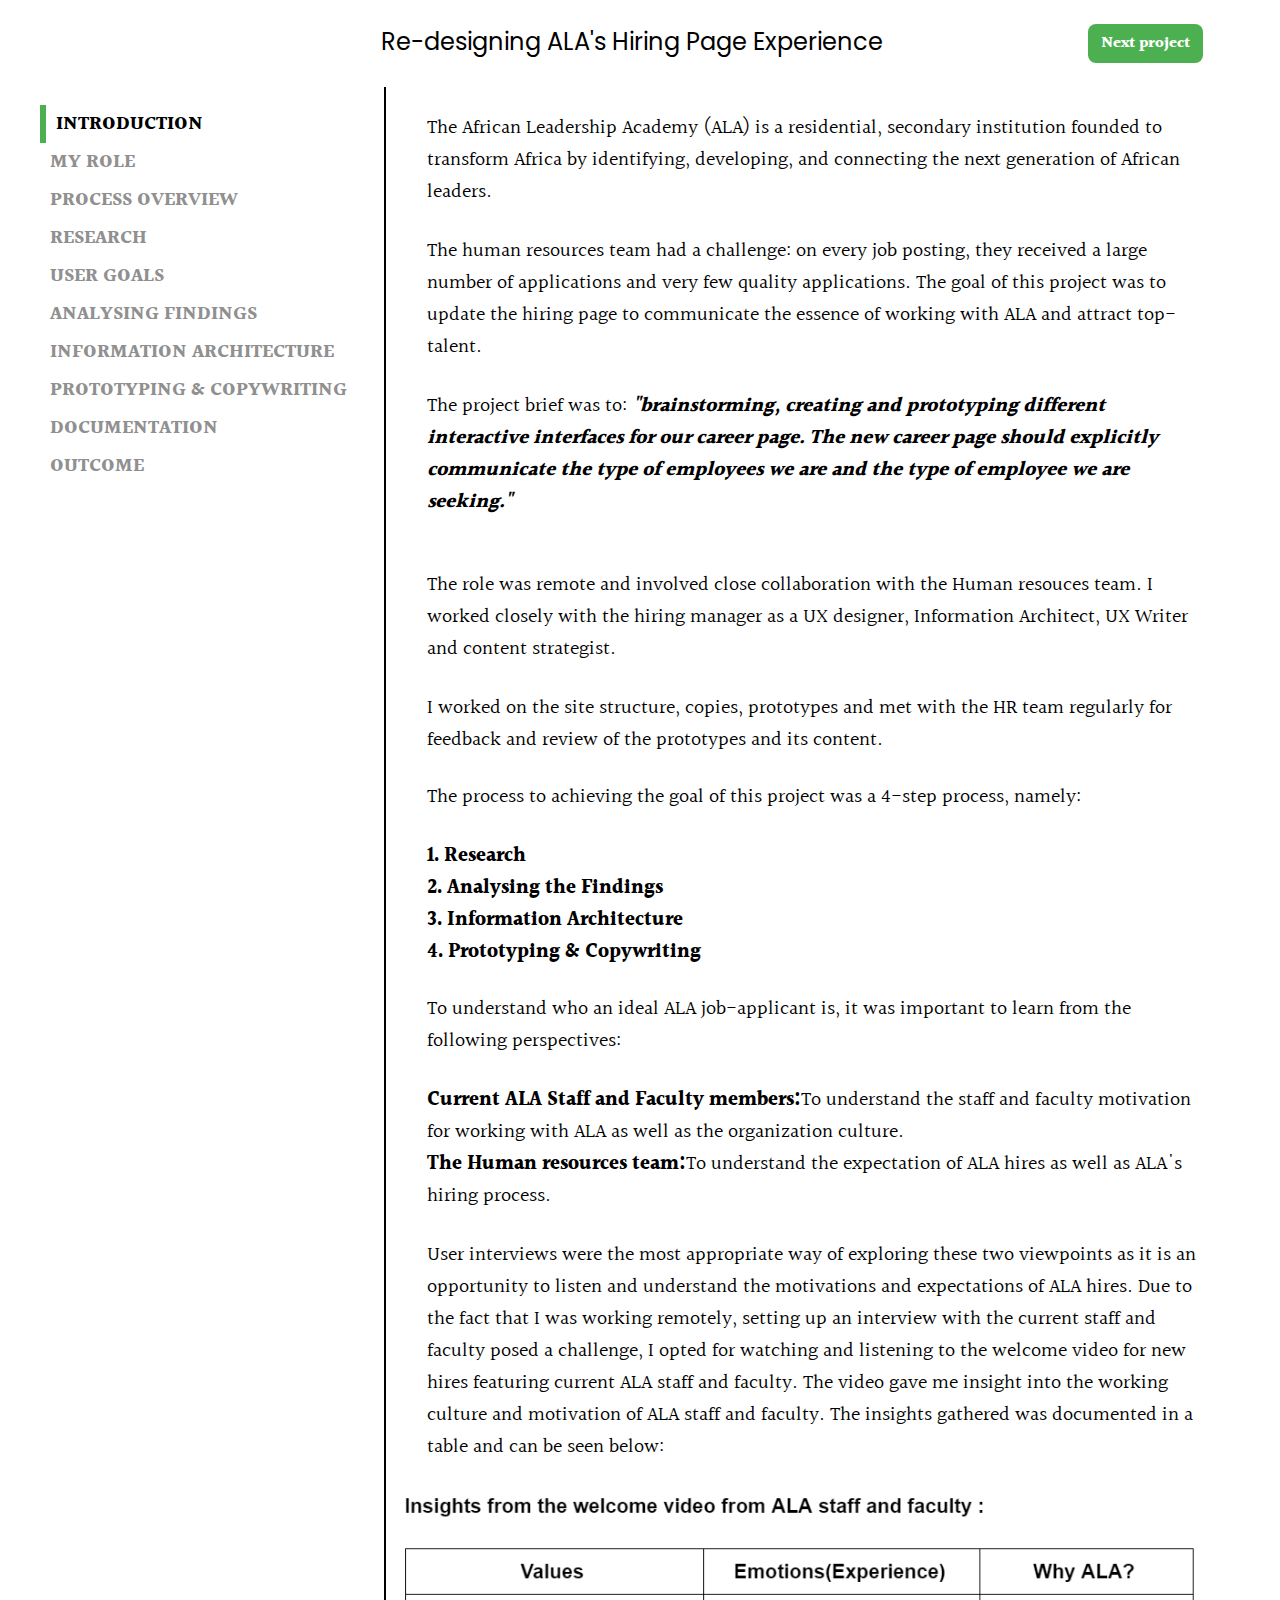
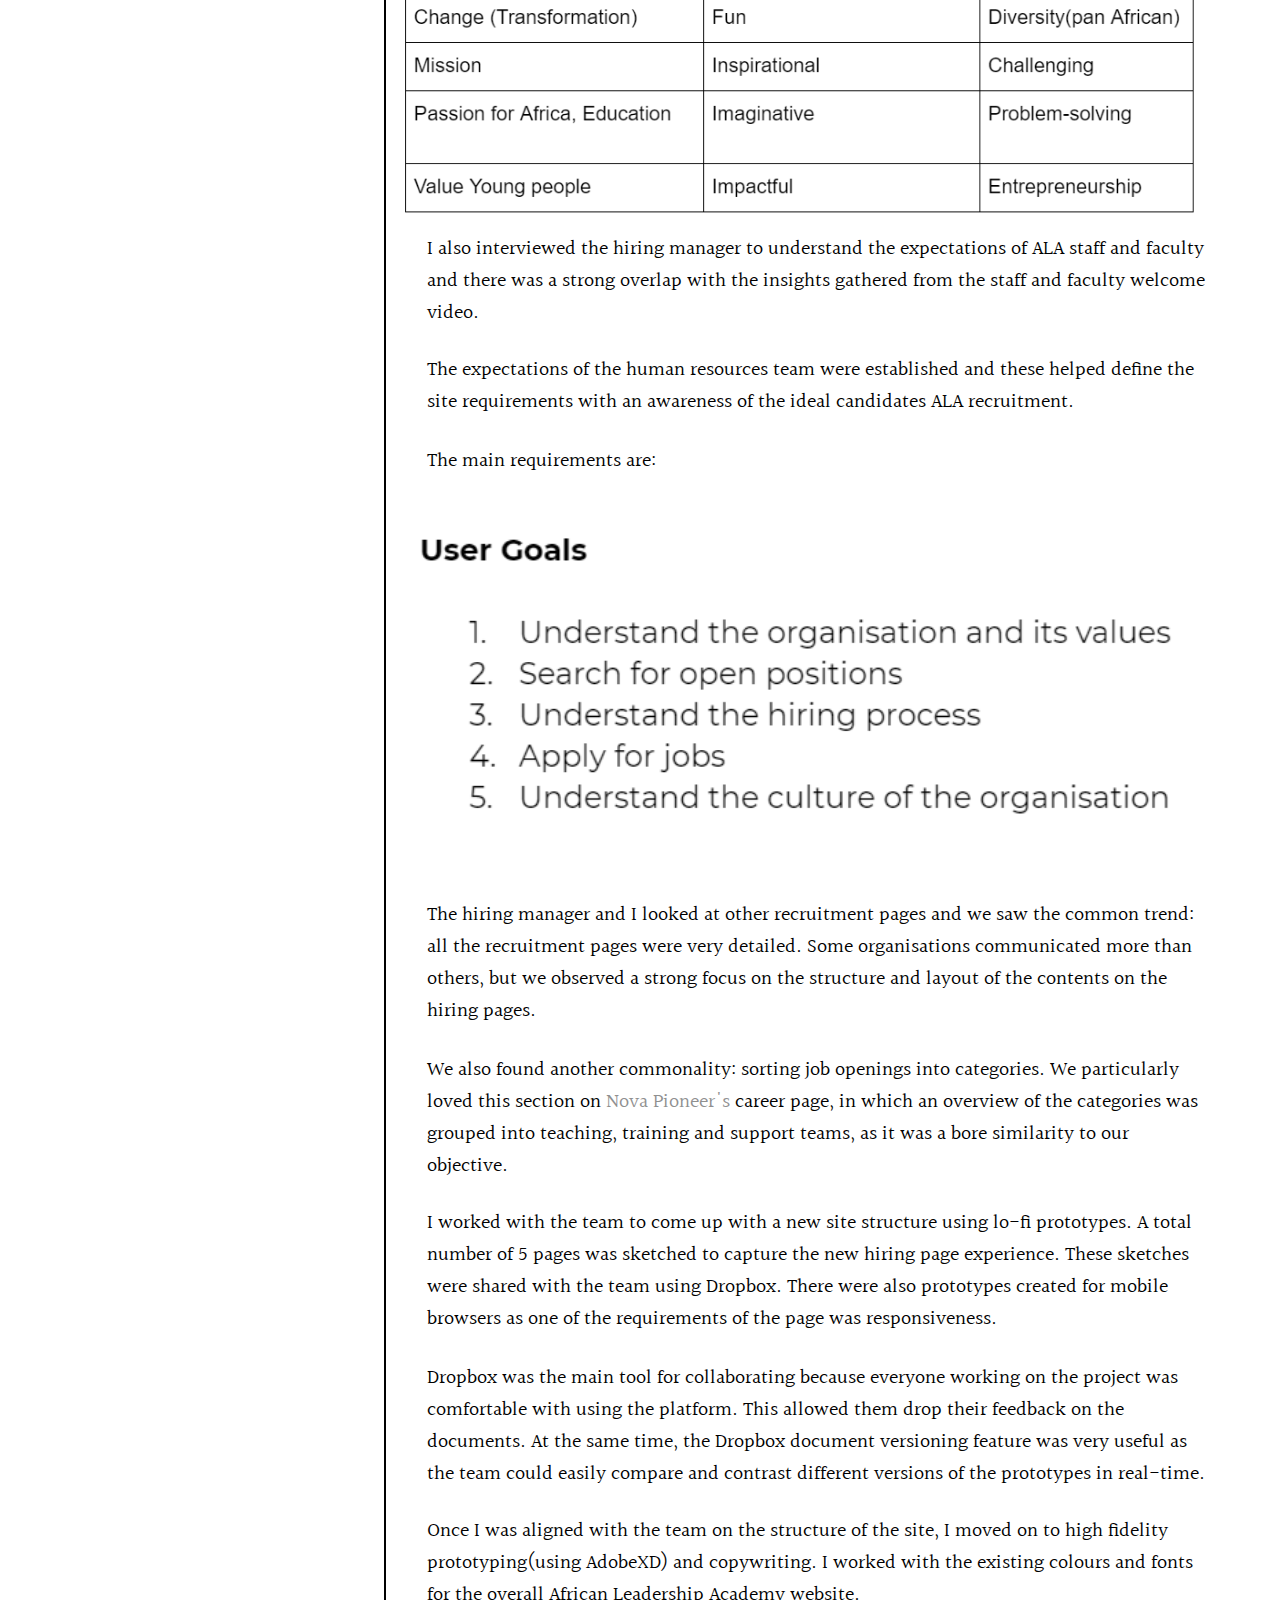
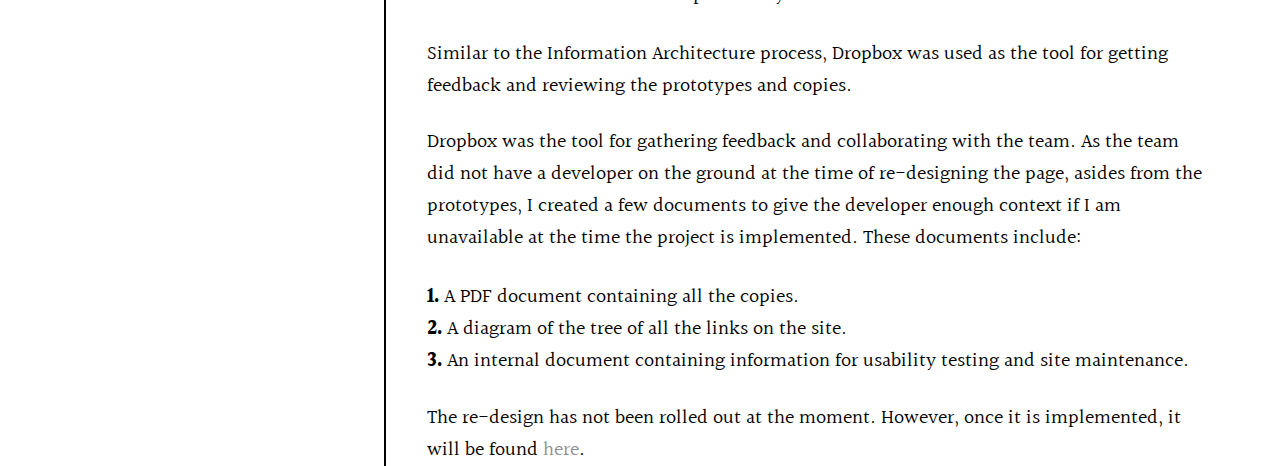
==== commit aa26bd1c: "Changes to the layout of the case studies" ====
--- a/html/ala.html
+++ b/html/ala.html
@@ -101,7 +101,7 @@
                         prototypes and copies.</p>
                 </div>
                 <div class="details details-9">
-                    <p>As previously mentioned, Dropbox was the tool for gathering feedback and collaborating with the team. 
+                    <p>Dropbox was the tool for gathering feedback and collaborating with the team. 
                         As the team did not have a developer on the ground at the time of re-designing the page, asides from 
                         the prototypes, I created a few documents to give the developer enough context if I am unavailable at 
                         the time the project is implemented. These documents include:</p><br>
--- a/css/case.css
+++ b/css/case.css
@@ -45,8 +45,8 @@
 }
 
 .details-class{
-    width: 75%;
-    border: 2px solid black;
+    width: 92%;
+    border-left: 2px solid black;
 }
 
 .details-class p{
@@ -54,7 +54,6 @@
     font-family: 'Halant', serif;
     font-size: 1.25rem;
     margin-left: 5%;
-    margin-right: 5%;
 }
 
 .details-class .details{
@@ -87,17 +86,13 @@
     grid-template-columns: 85% 15%  ;
 }
 
-.info-wire{
-    display: grid;
-    grid-template-columns: 50% 50%;
-}
-
 img{
-    height: 160px;
+    margin: 0;
+    height: 400px;
 }
 
 .info-wire p{
-    font-size: 0.7rem;
+    font-size: 1rem;
 }
 
 .designs{
@@ -106,6 +101,5 @@
 
 .designs img{
     height: auto;
-    width: 80%;
-    margin-left: 9%;
+    width: 100%;
 }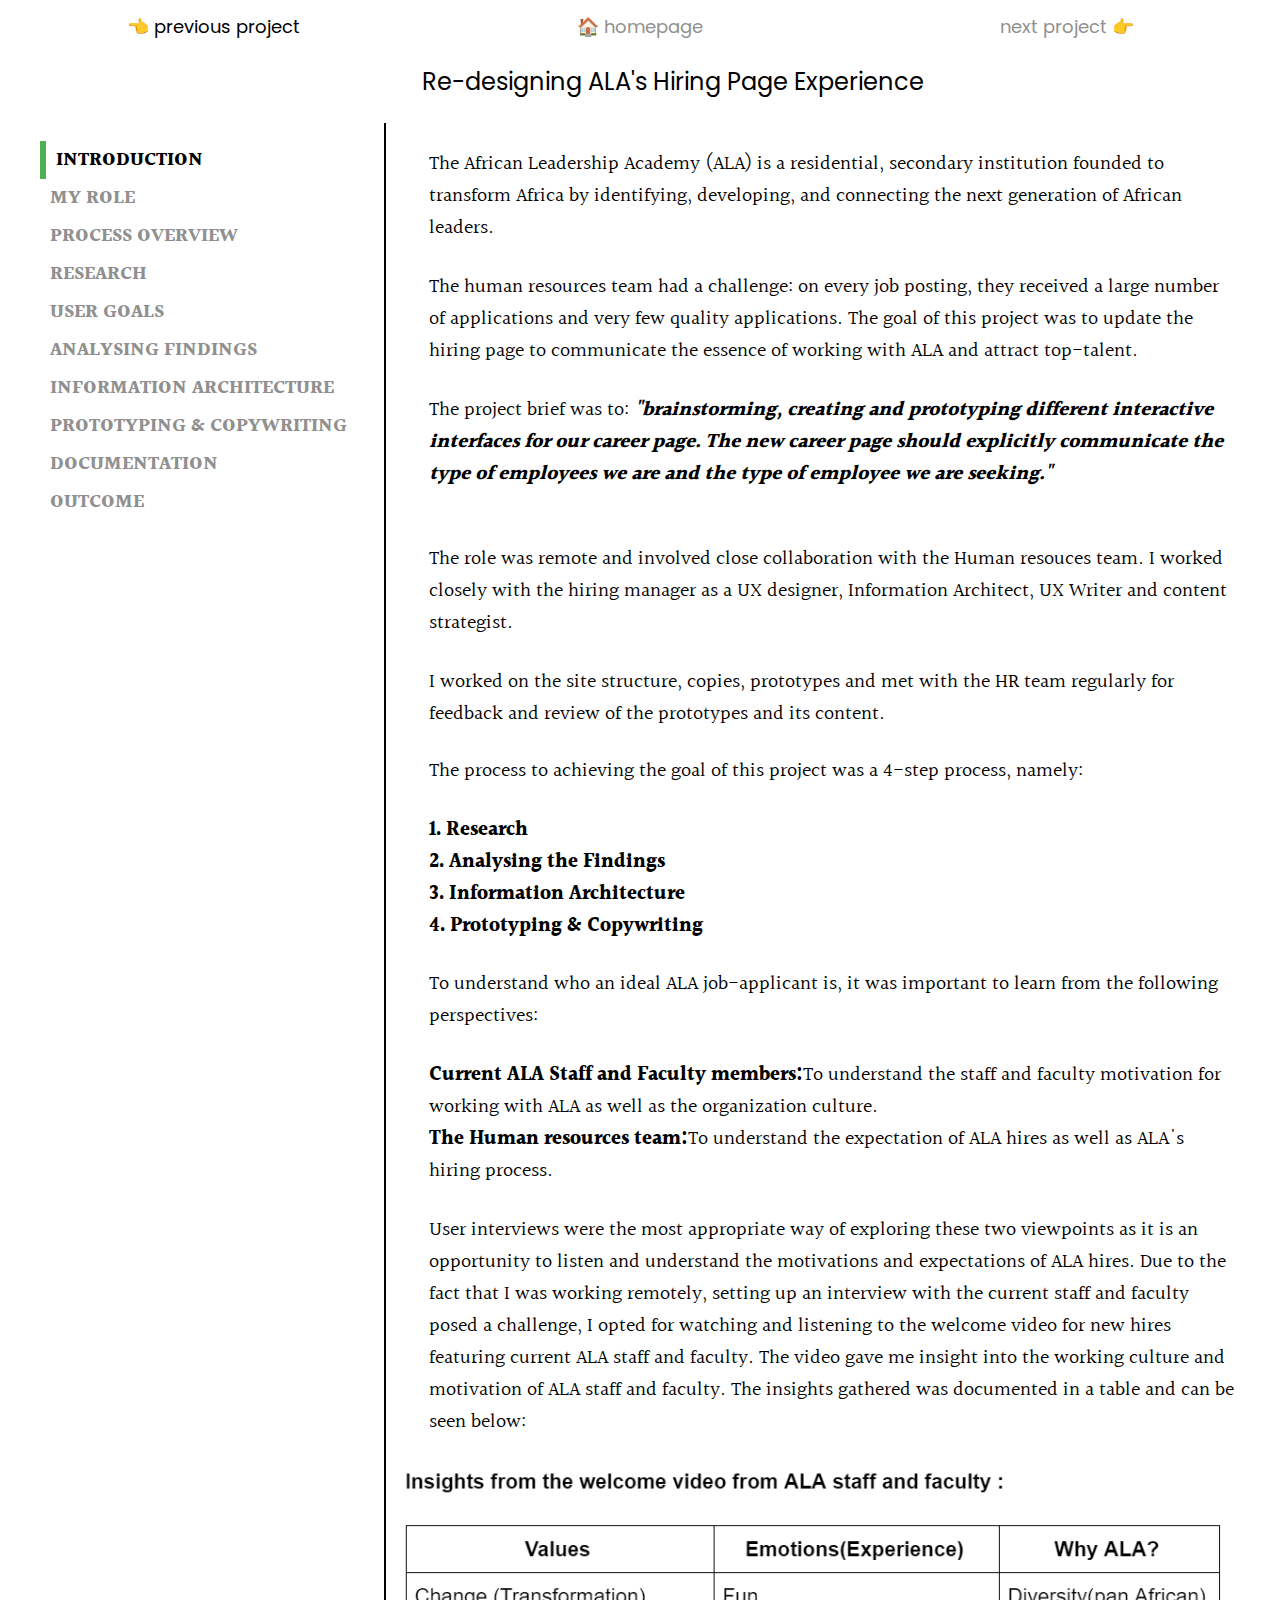
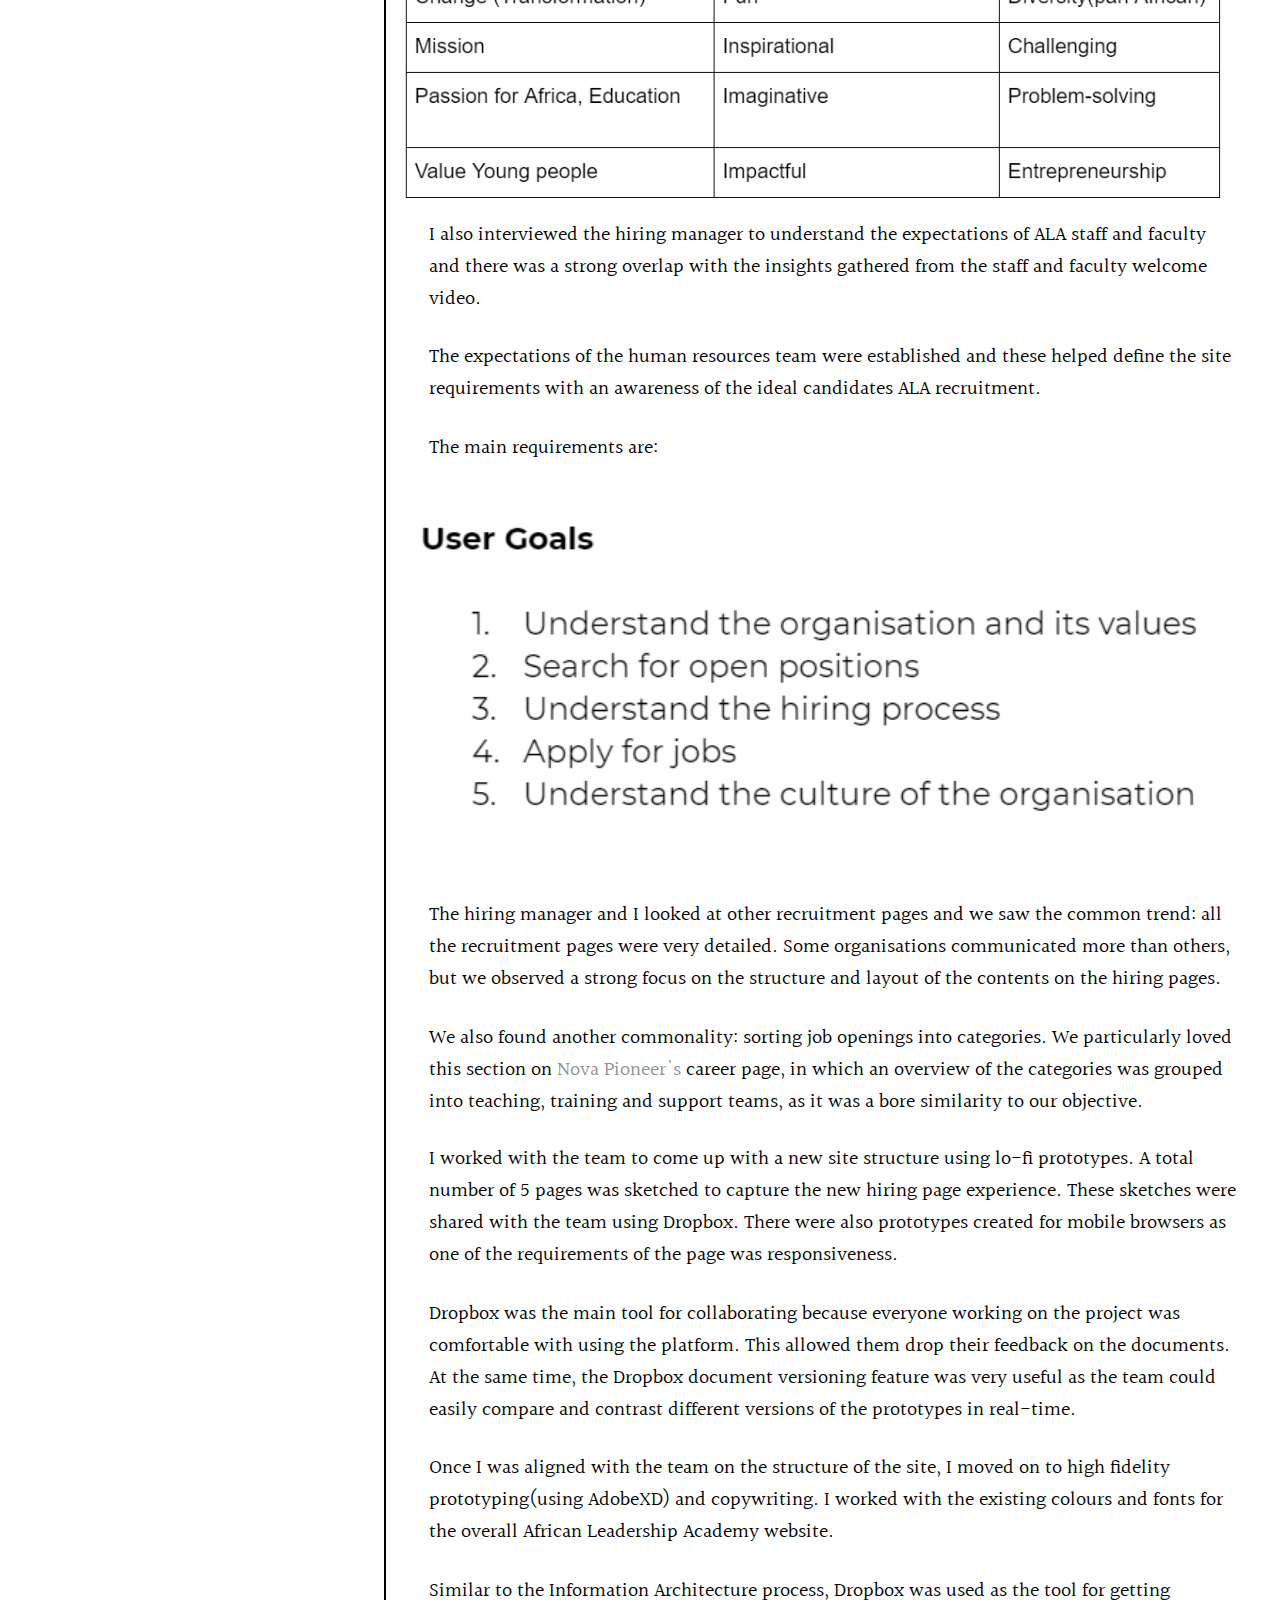
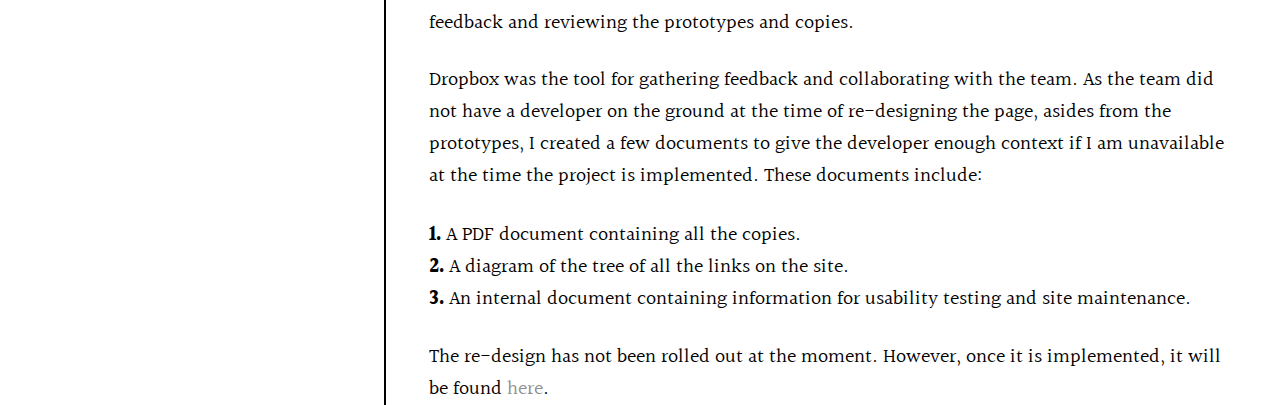
==== commit f37bc824: "Styled the navigation" ====
--- a/html/ala.html
+++ b/html/ala.html
@@ -9,9 +9,13 @@
         <link rel="stylesheet" type="text/css" href="../css/case.css">
     </head>
     <body>
+        <div class="home">
+            <a  href="case.html">👈 previous project</a>
+            <a href="../index.html"> 🏠 homepage</a>
+            <a href="hairstyle.html"> next project 👉</a>
+        </div>
         <div class="top">
             <p>Re-designing ALA's Hiring Page Experience</p> 
-            <a class="warning" href="conversation.html"> Next project</a>
         </div>
         <div class="pages">
             <div class="menu-bar">
--- a/css/case.css
+++ b/css/case.css
@@ -11,7 +11,7 @@
 
 p{
     font-size: 1.5rem;
-    margin-left: 35%;
+    margin-left: 33%;
 }
 
 li{
@@ -45,7 +45,7 @@
 }
 
 .details-class{
-    width: 92%;
+    width: 95%;
     border-left: 2px solid black;
 }
 
@@ -65,27 +65,6 @@
     border-left: 6px solid #4CAF50;
 }
 
-.warning{
-    margin-top: 24px;
-    margin-bottom: 24px;
-    font-family: 'Halant', serif;
-    font-size: 1rem;
-    font-weight: bold;
-    background-color: #4CAF50;
-    color: white;
-    padding-top: 7px;
-    padding-bottom: 7px;
-    width: 60%;
-    text-align: center;
-    padding-left: 0;
-    border-radius: 8px;
-}
-
-.top{
-    display: grid;
-    grid-template-columns: 85% 15%  ;
-}
-
 img{
     margin: 0;
     height: 400px;
@@ -102,4 +81,18 @@
 .designs img{
     height: auto;
     width: 100%;
+}
+
+.home{
+    display: grid;
+    grid-template-columns: 1fr 1fr 1fr;
+    text-align: center;
+}
+
+.home a{
+    padding-top: 3%;
+}
+
+.home a:hover {
+    color: black;
 }